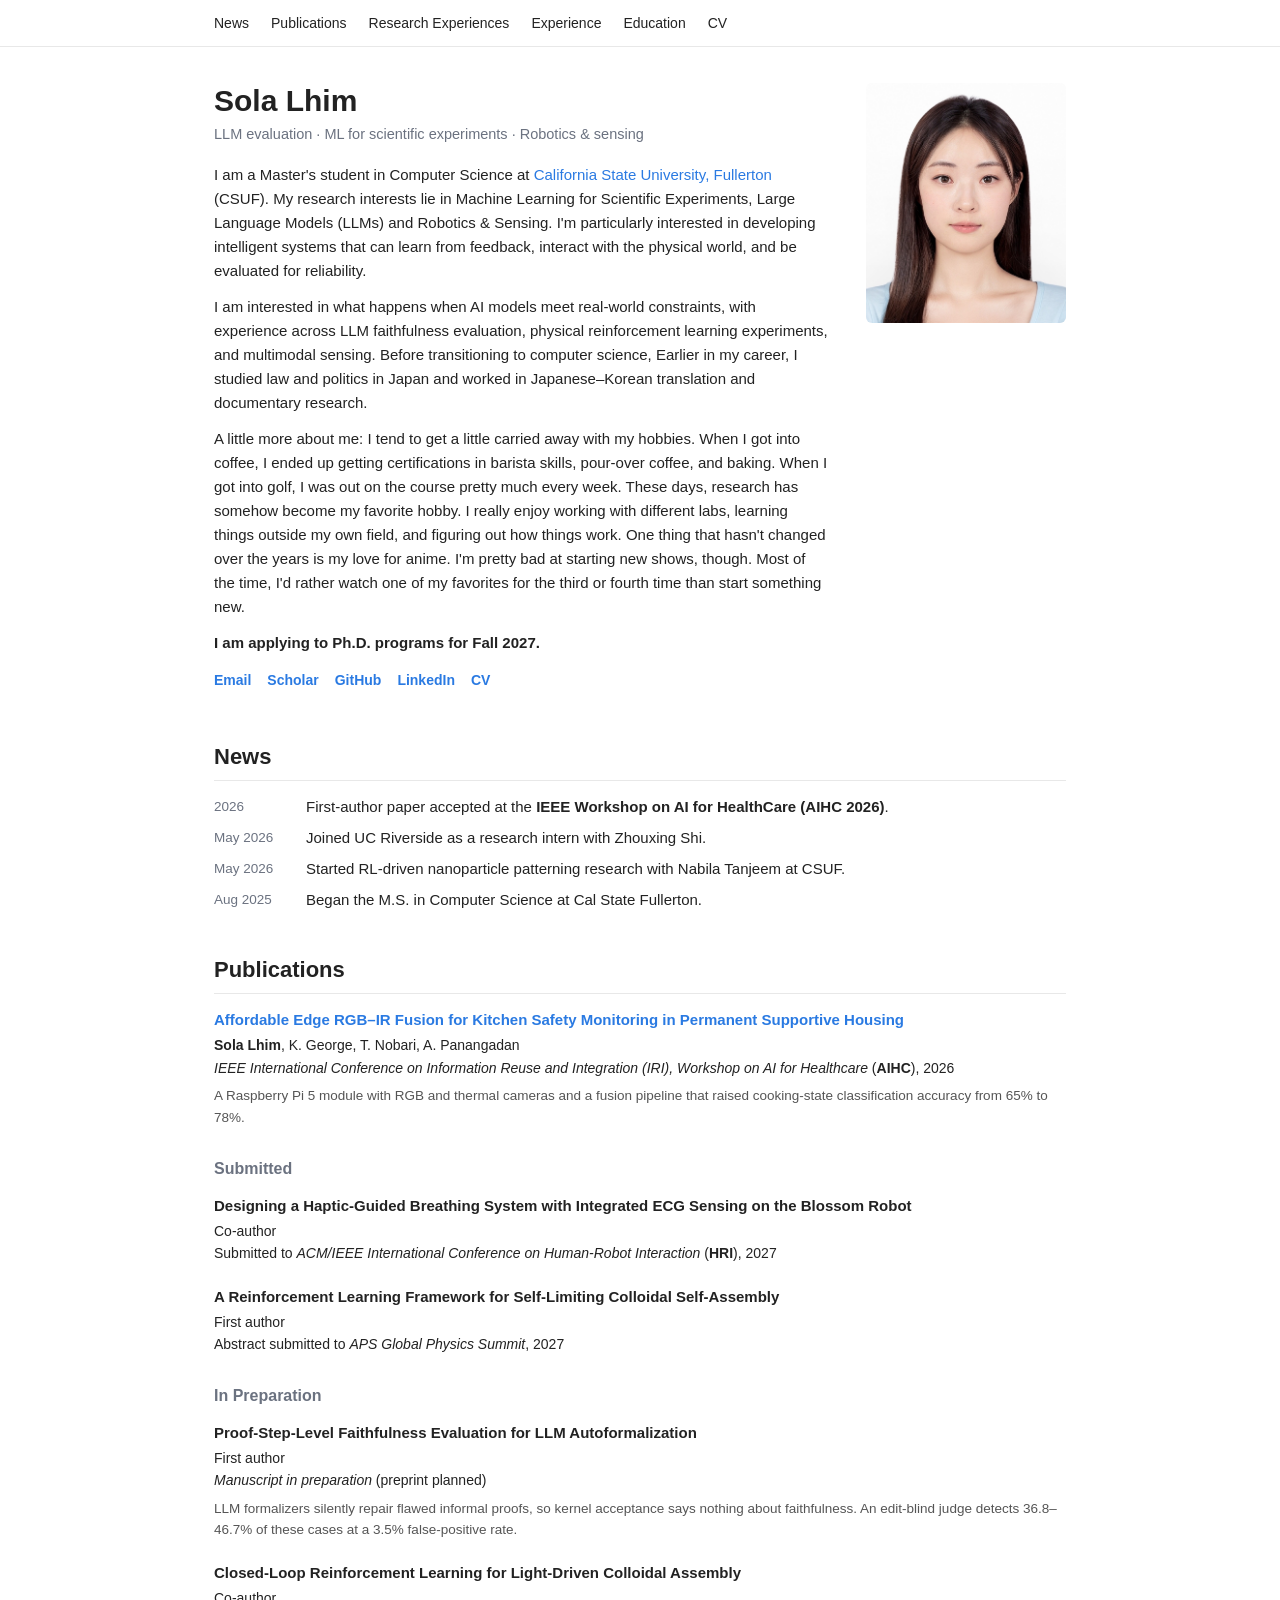
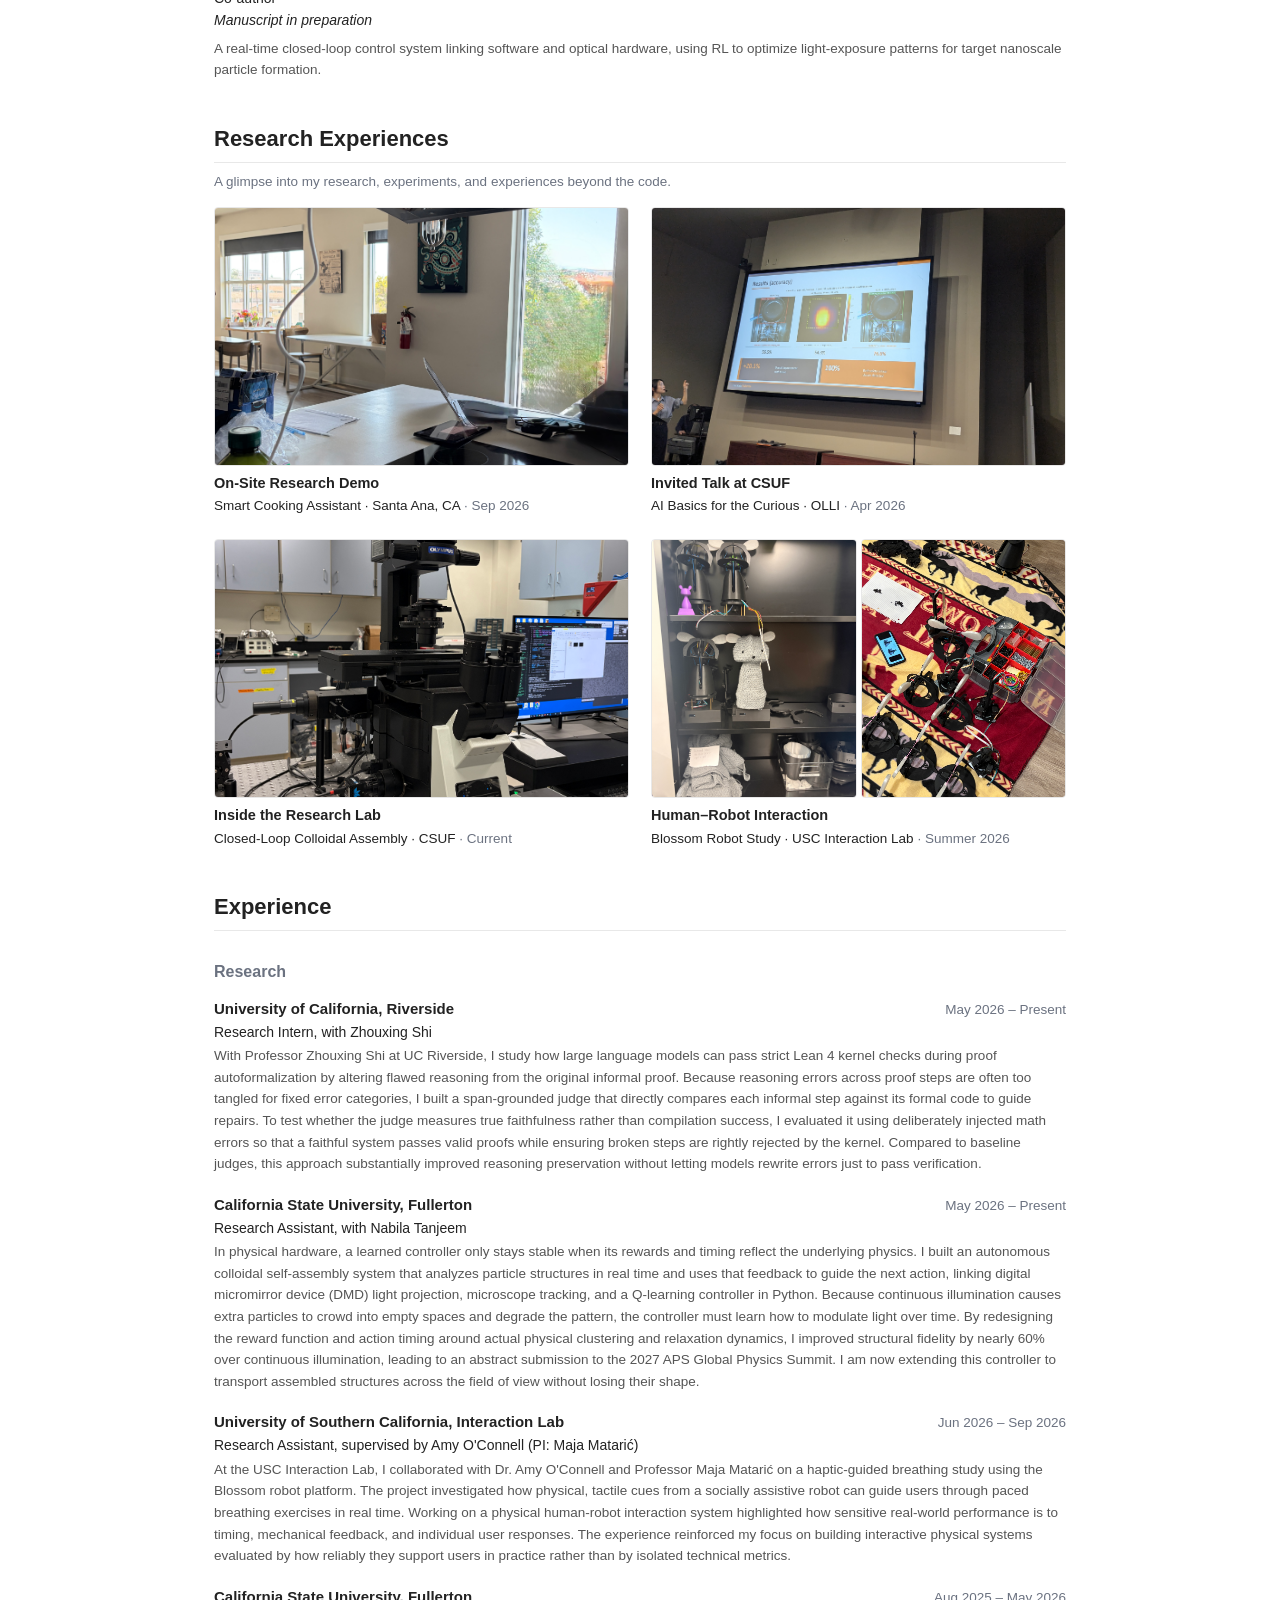
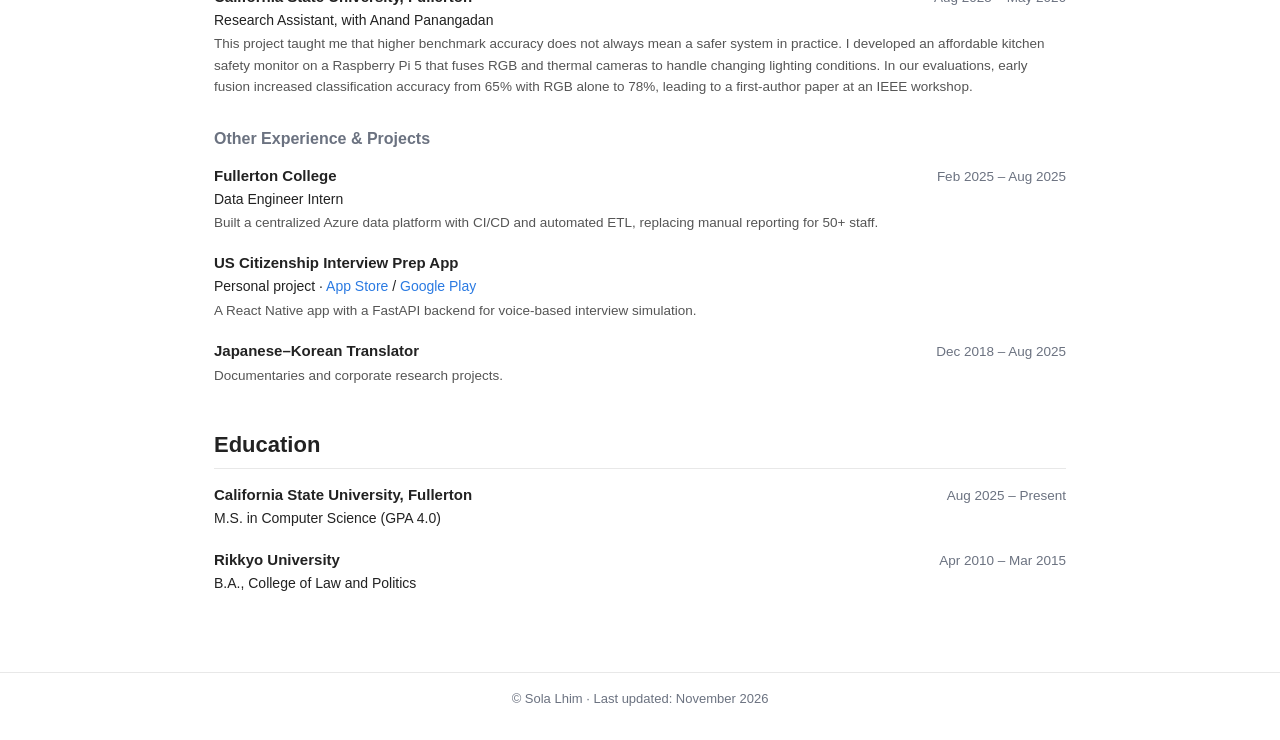
==== index.html @ 155d4368 "Revise personal introduction in index.html Updated personal background information in the HTML." ====
<!doctype html>
<html lang="en">
<head>
  <meta charset="utf-8">
  <meta name="viewport" content="width=device-width, initial-scale=1">
  <title>Sola Lhim</title>
  <meta name="author" content="Sola Lhim">
  <meta name="description" content="Sola Lhim, M.S. Computer Science student at Cal State Fullerton working on LLM faithfulness evaluation, reinforcement learning for physical experiments, and multimodal sensing.">
  <style>
    :root {
      --text: #222;
      --link: #2a7ae2;
      --line: #e8e8e8;
      --muted: #6b7280;
      --soft: #f6f7f9;
    }
    * { box-sizing: border-box; }
    html { scroll-behavior: smooth; scroll-padding-top: 60px; }
    body {
      margin: 0;
      background: #fff;
      color: var(--text);
      font-family: "Helvetica Neue", Helvetica, Arial, "Apple SD Gothic Neo", sans-serif;
      font-size: 15px;
      line-height: 1.6;
    }
    a { color: var(--link); text-decoration: none; }
    a:hover { text-decoration: underline; }
    p { margin: 0 0 12px; }

    /* ===== 상단 메뉴 ===== */
    nav {
      position: sticky; top: 0; z-index: 10;
      background: rgba(255,255,255,.95);
      border-bottom: 1px solid var(--line);
    }
    nav .inner {
      max-width: 900px; margin: 0 auto; padding: 12px 24px;
      display: flex; flex-wrap: wrap; gap: 6px 22px; font-size: 14px;
    }
    nav a { color: var(--text); }
    nav a:hover { color: var(--link); text-decoration: none; }

    .wrap { max-width: 900px; margin: 0 auto; padding: 0 24px 40px; }

    /* ===== 소개 (왼쪽 글 + 오른쪽 사진) ===== */
    .hero { display: flex; gap: 36px; align-items: flex-start; padding: 36px 0 8px; }
    .hero .text { flex: 1; min-width: 0; }
    .hero h1 { font-size: 30px; margin: 0 0 4px; line-height: 1.2; }
    .tagline { color: var(--muted); font-size: 14.5px; margin: 0 0 16px; }
    .links { display: flex; flex-wrap: wrap; gap: 6px 16px; margin-top: 14px; font-weight: 700; font-size: 14px; }
    .photo {
      width: 200px; height: 240px; flex: none;
      object-fit: cover; border-radius: 6px; background: var(--soft);
    }
    .photo.placeholder {
      display: flex; align-items: center; justify-content: center;
      color: #aaa; font-size: 40px; font-weight: 700;
    }

    h2 {
      font-size: 22px; margin: 40px 0 14px; padding-bottom: 6px;
      border-bottom: 1px solid var(--line);
    }
    h3 { font-size: 16px; margin: 28px 0 12px; color: var(--muted); font-weight: 700; }
    .note { color: var(--muted); font-size: 13.5px; margin: -6px 0 14px; }

    /* ===== News ===== */
    .news { list-style: none; margin: 0; padding: 0; }
    .news li { display: flex; gap: 14px; margin-bottom: 7px; }
    .news .date { flex: none; width: 78px; color: var(--muted); font-size: 13.5px; padding-top: 1px; }

    /* ===== Publications ===== */
    .pub { display: flex; gap: 20px; margin-bottom: 20px; align-items: flex-start; }
    .pub .thumb {
      width: 200px; flex: none; aspect-ratio: 16 / 10;
      object-fit: cover; border-radius: 4px;
      border: 1px solid var(--line); background: var(--soft);
    }
    .pub .thumb.placeholder {
      display: flex; align-items: center; justify-content: center; text-align: center;
      padding: 10px; color: #8a93a3; font-size: 12.5px;
    }
    .pub .info { flex: 1; min-width: 0; }
    .pub .title { font-weight: 700; display: block; margin-bottom: 2px; }
    .pub .authors, .pub .venue, .pub .plinks { font-size: 14px; }
    .pub .desc { font-size: 13.5px; color: #555; margin: 6px 0 0; }

    /* ===== Research in Action ===== */
    .works { display: grid; grid-template-columns: repeat(2, 1fr); gap: 22px; }
    .work .thumb {
      width: 100%; aspect-ratio: 16 / 10; object-fit: cover; display: block;
      border-radius: 4px; border: 1px solid var(--line); background: var(--soft);
    }
    /* 한 칸에 사진 두 장 나란히 */
    .work .pair { display: grid; grid-template-columns: 1fr 1fr; gap: 4px; aspect-ratio: 16 / 10; }
    .work .pair img {
      width: 100%; height: 100%; min-height: 0; object-fit: cover; display: block;
      border-radius: 4px; border: 1px solid var(--line); background: var(--soft);
    }
    .work .cap { font-size: 13.5px; margin-top: 6px; }
    .work .cap b { display: block; font-size: 14.5px; }
    .work .cap span { color: var(--muted); }

    /* ===== Experience / Education ===== */
    .exp { list-style: none; margin: 0; padding: 0; }
    .exp li { margin-bottom: 18px; }
    .exp .head { display: flex; justify-content: space-between; gap: 16px; align-items: baseline; }
    .exp .org { font-weight: 700; }
    .exp .when { flex: none; color: var(--muted); font-size: 13.5px; }
    .exp .role { font-size: 14px; }
    .exp .what { font-size: 13.5px; color: #555; margin: 2px 0 0; }

    footer {
      border-top: 1px solid var(--line); margin-top: 20px;
      padding: 16px 24px 30px; font-size: 13px; color: var(--muted); text-align: center;
    }

    /* ===== 모바일 ===== */
    @media (max-width: 720px) {
      nav .inner, .wrap { padding-left: 16px; padding-right: 16px; }
      .hero { flex-direction: column-reverse; gap: 18px; padding-top: 24px; }
      .photo { width: 170px; height: 204px; }
      .pub { flex-direction: column; gap: 10px; }
      .pub .thumb { width: 100%; }
      .works { grid-template-columns: 1fr; }
      .exp .head { flex-direction: column; gap: 0; }
    }
  </style>
</head>
<body>

<nav>
  <div class="inner">
    <a href="#news">News</a>
    <a href="#publications">Publications</a>
    <a href="#gallery">Research Experiences</a>
    <a href="#experience">Experience</a>
    <a href="#education">Education</a>
    <a href="https://drive.google.com/file/d/1j5miXzB4jky7UFOgqyxlJLHKqyTEjI_r/view?usp=sharing" target="_blank" rel="noopener noreferrer">CV</a>
  </div>
</nav>

<div class="wrap">

  <!-- ===== 소개 ===== -->
  <header class="hero" id="top">
    <div class="text">
      <h1>Sola Lhim</h1>
      <p class="tagline">LLM evaluation · ML for scientific experiments · Robotics &amp; sensing</p>

      <p>
        I am a Master's student in Computer Science at
        <a href="https://www.fullerton.edu/" target="_blank" rel="noopener noreferrer">California State University, Fullerton</a> (CSUF).
        My research interests lie in Machine Learning for Scientific Experiments, Large Language Models (LLMs)
        and Robotics &amp; Sensing. I'm particularly interested in developing intelligent systems that can learn
        from feedback, interact with the physical world, and be evaluated for reliability.
      </p>
      <p>
       I am interested in what happens when AI models meet real-world constraints, with experience across LLM faithfulness evaluation, physical reinforcement learning experiments, and multimodal sensing. Before transitioning to computer science,
       Earlier in my career, I studied law and politics in Japan and worked in Japanese–Korean translation and documentary research.
       <p>
       A little more about me: I tend to get a little carried away with my hobbies. When I got into coffee, I ended up getting certifications in barista skills, pour-over coffee, and baking. When I got into golf, I was out on the course pretty much every week.

These days, research has somehow become my favorite hobby. I really enjoy working with different labs, learning things outside my own field, and figuring out how things work.

One thing that hasn't changed over the years is my love for anime. I'm pretty bad at starting new shows, though. Most of the time, I'd rather watch one of my favorites for the third or fourth time than start something new.
      </p>
      <p><b>I am applying to Ph.D. programs for Fall 2027.</b></p>

      <div class="links">
        <a href="mailto:pooloom069@csu.fullerton.edu">Email</a>
        <a href="https://scholar.google.com/citations?user=-IQJulYAAAAJ&hl=en" target="_blank" rel="noopener noreferrer">Scholar</a>
        <a href="https://github.com/pooloom69" target="_blank" rel="noopener noreferrer">GitHub</a>
        <a href="https://www.linkedin.com/in/solalhim/" target="_blank" rel="noopener noreferrer">LinkedIn</a>
        <a href="https://drive.google.com/file/d/1j5miXzB4jky7UFOgqyxlJLHKqyTEjI_r/view?usp=sharing" target="_blank" rel="noopener noreferrer">CV</a>
      </div>
    </div>

    <img class="photo" src="images/profile.JPG" alt="Sola Lhim"
         onerror="this.replaceWith(Object.assign(document.createElement('div'),{className:'photo placeholder',textContent:'SL'}))">
  </header>

  <!-- ===== News ===== -->
  <h2 id="news">News</h2>
  <ul class="news">
    <li><span class="date">2026</span><span>First-author paper accepted at the <b>IEEE Workshop on AI for HealthCare (AIHC 2026)</b>.</span></li>
    <li><span class="date">May 2026</span><span>Joined UC Riverside as a research intern with Zhouxing Shi.</span></li>
    <li><span class="date">May 2026</span><span>Started RL-driven nanoparticle patterning research with Nabila Tanjeem at CSUF.</span></li>
    <li><span class="date">Aug 2025</span><span>Began the M.S. in Computer Science at Cal State Fullerton.</span></li>
  </ul>

  <!-- ===== Publications ===== -->
  <h2 id="publications">Publications</h2>

  <!--
    ✏️ 논문 한 편 = <div class="pub"> 한 덩어리. 복사해서 추가하면 됩니다.
    링크 줄(plinks)은 " / " 로 구분해서 필요한 만큼 추가:
      <a href="...">paper</a> / <a href="...">pdf</a> / <a href="...">code</a> / <a href="...">slides</a>
  -->
  <div class="pub">
    <div class="info">
      <a class="title" href="https://ieeexplore.ieee.org/abstract/document/11676623" target="_blank" rel="noopener noreferrer">Affordable Edge RGB–IR Fusion for Kitchen Safety Monitoring in Permanent Supportive Housing</a>
      <div class="authors"><b>Sola Lhim</b>, K. George, T. Nobari, A. Panangadan</div>
      <div class="venue"><i>IEEE International Conference on Information Reuse and Integration (IRI), Workshop on AI for Healthcare</i> (<b>AIHC</b>), 2026</div>
      <div class="plinks">
      </div>
      <p class="desc">A Raspberry Pi 5 module with RGB and thermal cameras and a fusion pipeline that raised cooking-state classification accuracy from 65% to 78%.</p>
    </div>
  </div>

  <h3>Submitted</h3>

  <div class="pub">
    <div class="info">
      <span class="title">Designing a Haptic-Guided Breathing System with Integrated ECG Sensing on the Blossom Robot</span>
      <div class="authors">Co-author</div>
      <div class="venue">Submitted to <i>ACM/IEEE International Conference on Human-Robot Interaction</i> (<b>HRI</b>), 2027</div>
    </div>
  </div>

  <div class="pub">
    <div class="info">
      <span class="title">A Reinforcement Learning Framework for Self-Limiting Colloidal Self-Assembly</span>
      <div class="authors">First author</div>
      <div class="venue">Abstract submitted to <i>APS Global Physics Summit</i>, 2027</div>
    </div>
  </div>

  <h3>In Preparation</h3>

  <div class="pub">
    <div class="info">
      <span class="title">Proof-Step-Level Faithfulness Evaluation for LLM Autoformalization</span>
      <div class="authors">First author</div>
      <div class="venue"><i>Manuscript in preparation</i> (preprint planned)</div>
      <p class="desc">LLM formalizers silently repair flawed informal proofs, so kernel acceptance says nothing about faithfulness. An edit-blind judge detects 36.8–46.7% of these cases at a 3.5% false-positive rate.</p>
    </div>
  </div>

  <div class="pub">
    <div class="info">
      <span class="title">Closed-Loop Reinforcement Learning for Light-Driven Colloidal Assembly</span>
      <div class="authors">Co-author</div>
      <div class="venue"><i>Manuscript in preparation</i></div>
      <p class="desc">A real-time closed-loop control system linking software and optical hardware, using RL to optimize light-exposure patterns for target nanoscale particle formation.</p>
    </div>
  </div>

  <!-- ===== Research in Action ===== -->
  <h2 id="gallery">Research Experiences</h2>
  <p class="note">A glimpse into my research, experiments, and experiences beyond the code.</p>

  <div class="works">
    <div class="work">
      <img class="thumb" src="images/psh-demo.jpg" alt="Smart Cooking Assistant demonstration at a supportive housing site" loading="lazy">
      <div class="cap"><b>On-Site Research Demo</b>Smart Cooking Assistant · Santa Ana, CA <span>· Sep 2026</span></div>
    </div>
    <div class="work">
      <img class="thumb" src="images/olli-talk.jpg" alt="Invited talk on artificial intelligence at CSUF OLLI" loading="lazy">
      <div class="cap"><b>Invited Talk at CSUF</b>AI Basics for the Curious · OLLI <span>· Apr 2026</span></div>
    </div>
    <div class="work">
      <img class="thumb" src="images/colloidal-lab.jpg" alt="Optical experimental setup for colloidal assembly" loading="lazy">
      <div class="cap"><b>Inside the Research Lab</b>Closed-Loop Colloidal Assembly · CSUF <span>· Current </span></div>
    </div>
    <div class="work">
      <div class="pair">
        <img src="images/blossomRobot.JPG" alt="Blossom robot used in a human-robot interaction study" loading="lazy">
        <img src="images/blossom-robot.jpg" alt="Blossom robot platform" loading="lazy">
      </div>
      <div class="cap"><b>Human–Robot Interaction</b>Blossom Robot Study · USC Interaction Lab <span>· Summer 2026</span></div>
    </div>
  </div>

  <!-- ===== Experience ===== -->
  <h2 id="experience">Experience</h2>

  <h3>Research</h3>
  <ul class="exp">
    <li>
      <div class="head"><span class="org">University of California, Riverside</span><span class="when">May 2026 – Present</span></div>
      <div class="role">Research Intern, with Zhouxing Shi</div>
      <p class="what">With Professor Zhouxing Shi at UC Riverside, I study how large language models can pass strict Lean 4 kernel checks during proof autoformalization by altering flawed reasoning from the original informal proof. Because reasoning errors across proof steps are often too tangled for fixed error categories, I built a span-grounded judge that directly compares each informal step against its formal code to guide repairs. To test whether the judge measures true faithfulness rather than compilation success, I evaluated it using deliberately injected math errors so that a faithful system passes valid proofs while ensuring broken steps are rightly rejected by the kernel. Compared to baseline judges, this approach substantially improved reasoning preservation without letting models rewrite errors just to pass verification.</p>
    </li>
    <li>
      <div class="head"><span class="org">California State University, Fullerton</span><span class="when">May 2026 – Present</span></div>
      <div class="role">Research Assistant, with Nabila Tanjeem</div>
      <p class="what">In physical hardware, a learned controller only stays stable when its rewards and timing reflect the underlying physics. I built an autonomous colloidal self-assembly system that analyzes particle structures in real time and uses that feedback to guide the next action, linking digital micromirror device (DMD) light projection, microscope tracking, and a Q-learning controller in Python. Because continuous illumination causes extra particles to crowd into empty spaces and degrade the pattern, the controller must learn how to modulate light over time. By redesigning the reward function and action timing around actual physical clustering and relaxation dynamics, I improved structural fidelity by nearly 60% over continuous illumination, leading to an abstract submission to the 2027 APS Global Physics Summit. I am now extending this controller to transport assembled structures across the field of view without losing their shape.</p>   <li>
      <div class="head"><span class="org">University of Southern California, Interaction Lab</span><span class="when">Jun 2026 – Sep 2026</span></div>
      <div class="role">Research Assistant, supervised by Amy O'Connell (PI: Maja Matarić)</div>
      <p class="what">At the USC Interaction Lab, I collaborated with Dr. Amy O'Connell and Professor Maja Matarić on a haptic-guided breathing study using the Blossom robot platform. The project investigated how physical, tactile cues from a socially assistive robot can guide users through paced breathing exercises in real time. Working on a physical human-robot interaction system highlighted how sensitive real-world performance is to timing, mechanical feedback, and individual user responses. The experience reinforced my focus on building interactive physical systems evaluated by how reliably they support users in practice rather than by isolated technical metrics.</p>
    </li>
    <li>
      <div class="head"><span class="org">California State University, Fullerton</span><span class="when">Aug 2025 – May 2026</span></div>
      <div class="role">Research Assistant, with Anand Panangadan</div>
      <p class="what">This project taught me that higher benchmark accuracy does not always mean a safer system in practice. I developed an affordable kitchen safety monitor on a Raspberry Pi 5 that fuses RGB and thermal cameras to handle changing lighting conditions. In our evaluations, early fusion increased classification accuracy from 65% with RGB alone to 78%, leading to a first-author paper at an IEEE workshop.</p>    </li>
  </ul>

  <h3>Other Experience &amp; Projects</h3>
  <ul class="exp">
    <li>
      <div class="head"><span class="org">Fullerton College</span><span class="when">Feb 2025 – Aug 2025</span></div>
      <div class="role">Data Engineer Intern</div>
      <p class="what">Built a centralized Azure data platform with CI/CD and automated ETL, replacing manual reporting for 50+ staff.</p>
    </li>
    <li>
      <div class="head"><span class="org">US Citizenship Interview Prep App</span></div>
      <div class="role">
        Personal project ·
        <a href="https://apps.apple.com/us/app/us-citizenship-interview-prep/id6759361143" target="_blank" rel="noopener noreferrer">App Store</a> /
        <a href="https://play.google.com/store/apps/details?id=com.yourname.citizenshipcoach&hl=en_US" target="_blank" rel="noopener noreferrer">Google Play</a>
      </div>
      <p class="what">A React Native app with a FastAPI backend for voice-based interview simulation.</p>
    </li>
    <li>
      <div class="head"><span class="org">Japanese–Korean Translator</span><span class="when">Dec 2018 – Aug 2025</span></div>
      <p class="what">Documentaries and corporate research projects.</p>
    </li>
  </ul>

  <!-- ===== Education ===== -->
  <h2 id="education">Education</h2>
  <ul class="exp">
    <li>
      <div class="head"><span class="org">California State University, Fullerton</span><span class="when">Aug 2025 – Present</span></div>
      <div class="role">M.S. in Computer Science (GPA 4.0)</div>
    </li>
    <li>
      <div class="head"><span class="org">Rikkyo University</span><span class="when">Apr 2010 – Mar 2015</span></div>
      <div class="role">B.A., College of Law and Politics</div>
    </li>
  </ul>

</div>

<footer>© Sola Lhim · Last updated: November 2026</footer>

</body>
</html>
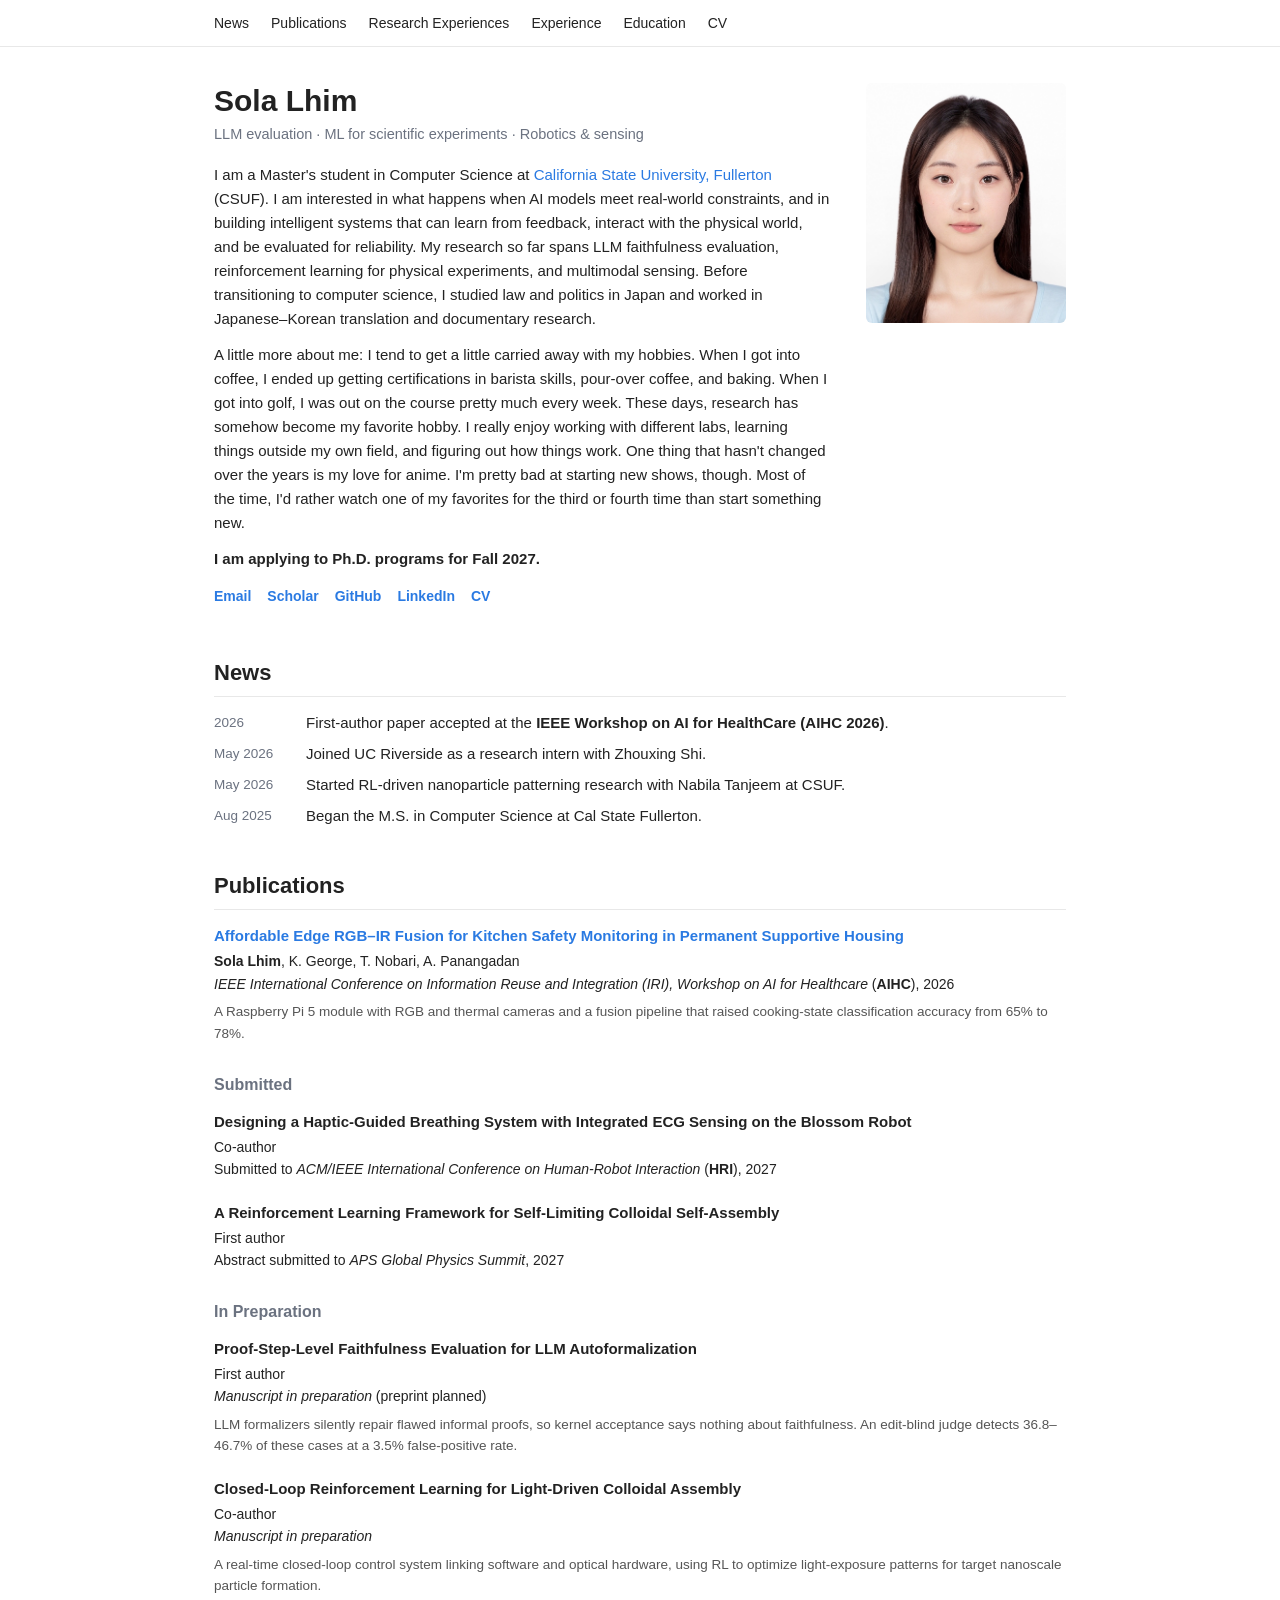
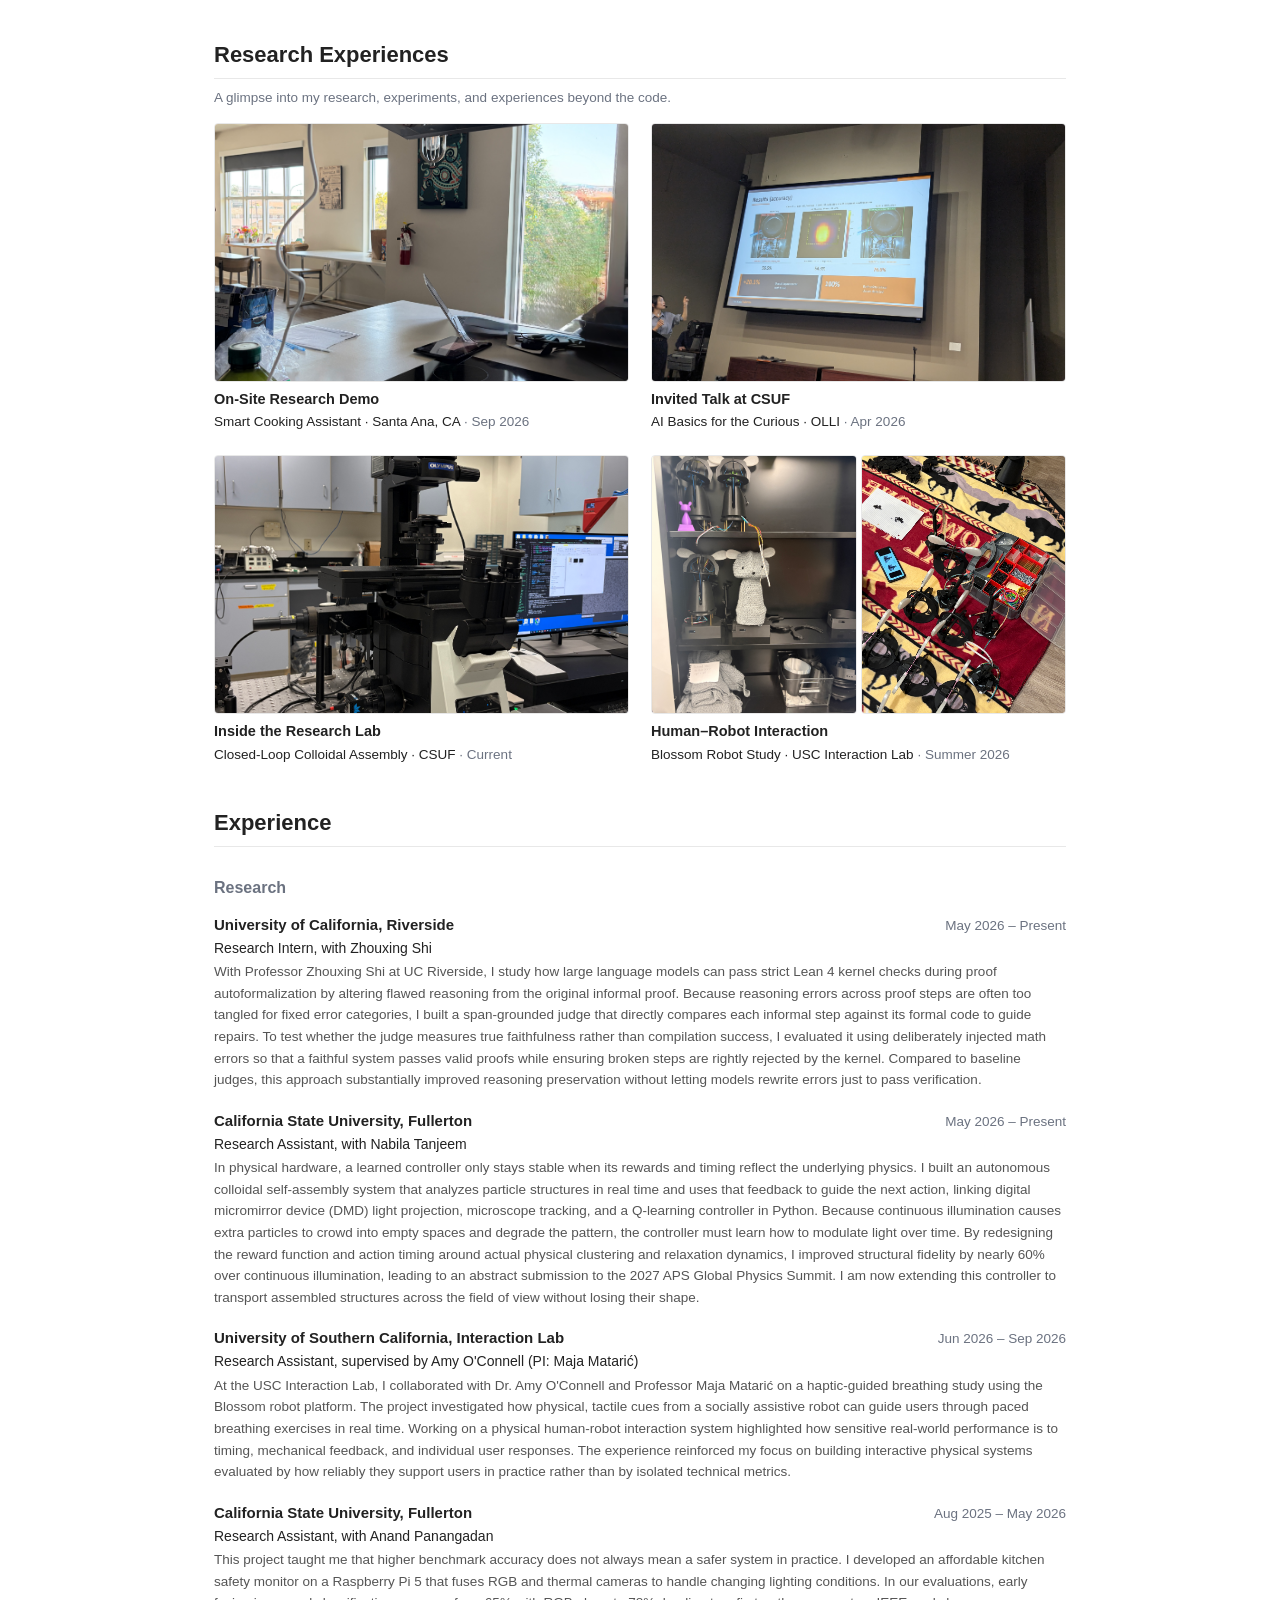
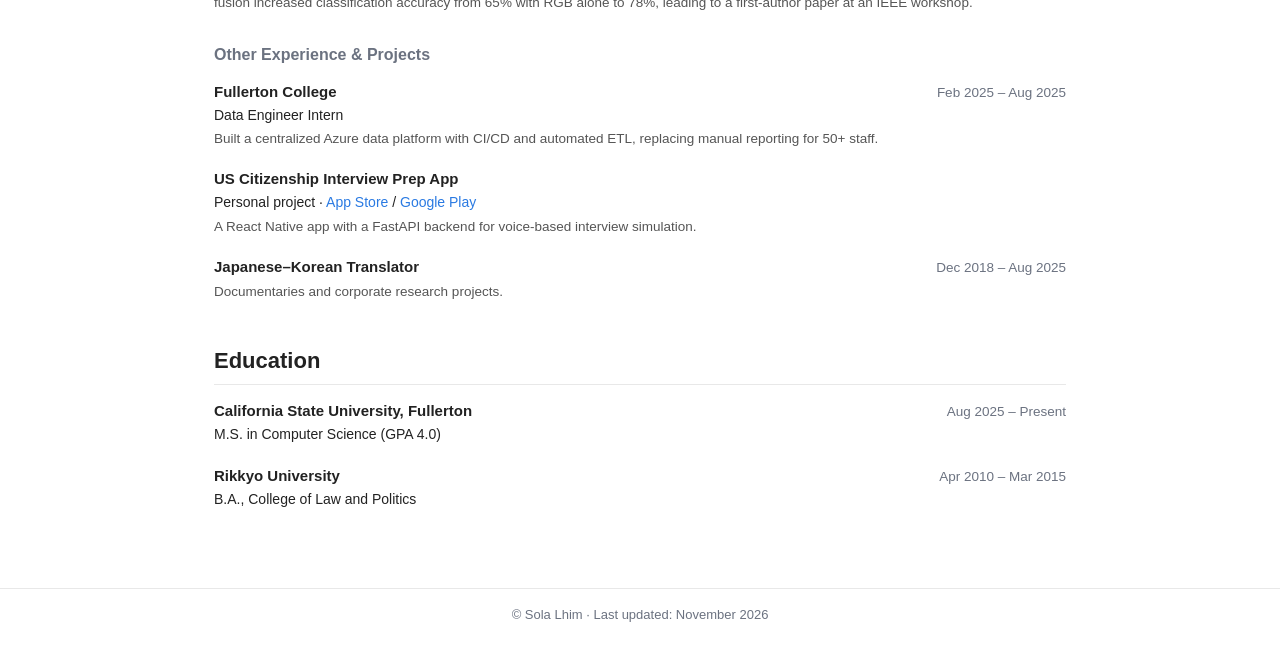
==== commit b812e940: "Update personal statement in index.html Revised personal statement to enhance clarity and remove red" ====
--- a/index.html
+++ b/index.html
@@ -152,19 +152,16 @@
       <p>
         I am a Master's student in Computer Science at
         <a href="https://www.fullerton.edu/" target="_blank" rel="noopener noreferrer">California State University, Fullerton</a> (CSUF).
-        My research interests lie in Machine Learning for Scientific Experiments, Large Language Models (LLMs)
-        and Robotics &amp; Sensing. I'm particularly interested in developing intelligent systems that can learn
-        from feedback, interact with the physical world, and be evaluated for reliability.
+        I am interested in what happens when AI models meet real-world constraints, and in building intelligent
+        systems that can learn from feedback, interact with the physical world, and be evaluated for reliability.
+        My research so far spans LLM faithfulness evaluation, reinforcement learning for physical experiments,
+        and multimodal sensing. Before transitioning to computer science, I studied law and politics in Japan
+        and worked in Japanese–Korean translation and documentary research.
       </p>
       <p>
-       I am interested in what happens when AI models meet real-world constraints, with experience across LLM faithfulness evaluation, physical reinforcement learning experiments, and multimodal sensing. Before transitioning to computer science,
-       Earlier in my career, I studied law and politics in Japan and worked in Japanese–Korean translation and documentary research.
-       <p>
        A little more about me: I tend to get a little carried away with my hobbies. When I got into coffee, I ended up getting certifications in barista skills, pour-over coffee, and baking. When I got into golf, I was out on the course pretty much every week.
-
-These days, research has somehow become my favorite hobby. I really enjoy working with different labs, learning things outside my own field, and figuring out how things work.
-
-One thing that hasn't changed over the years is my love for anime. I'm pretty bad at starting new shows, though. Most of the time, I'd rather watch one of my favorites for the third or fourth time than start something new.
+       These days, research has somehow become my favorite hobby. I really enjoy working with different labs, learning things outside my own field, and figuring out how things work.
+      One thing that hasn't changed over the years is my love for anime. I'm pretty bad at starting new shows, though. Most of the time, I'd rather watch one of my favorites for the third or fourth time than start something new.
       </p>
       <p><b>I am applying to Ph.D. programs for Fall 2027.</b></p>
 
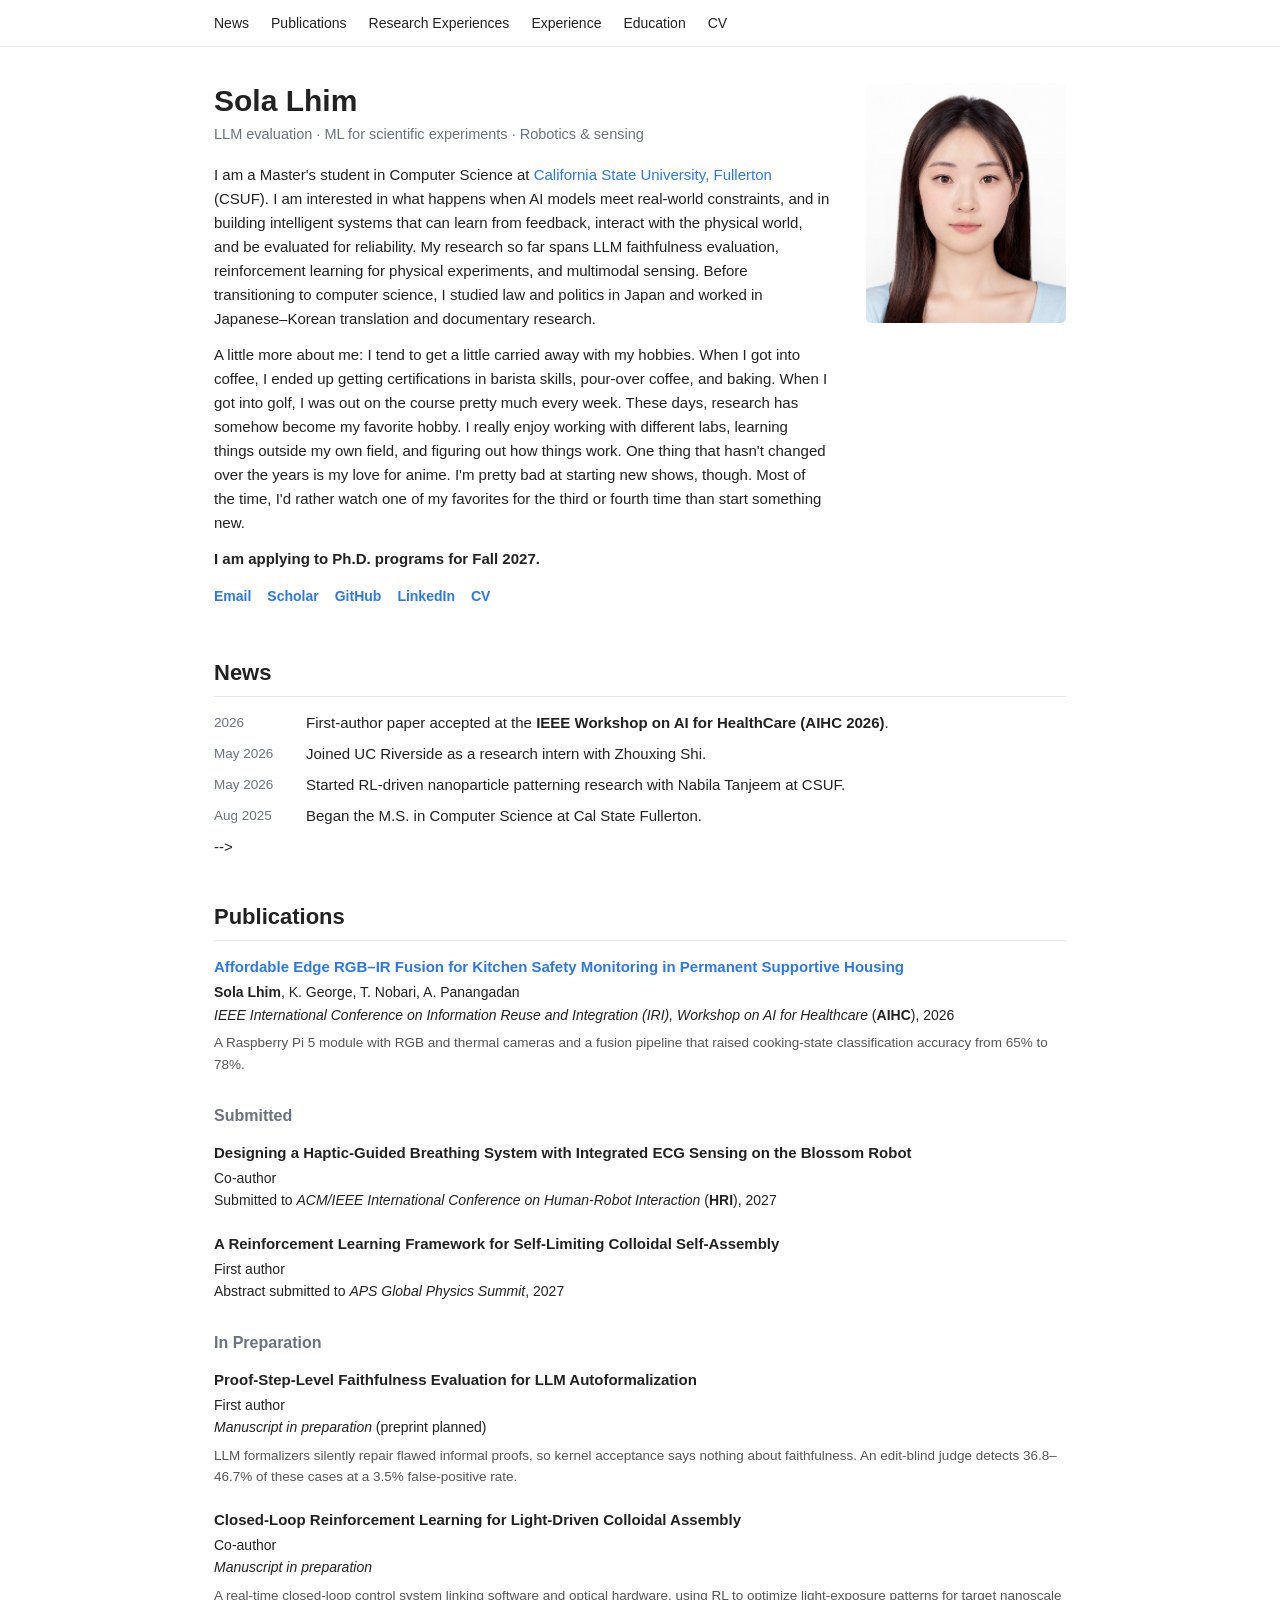
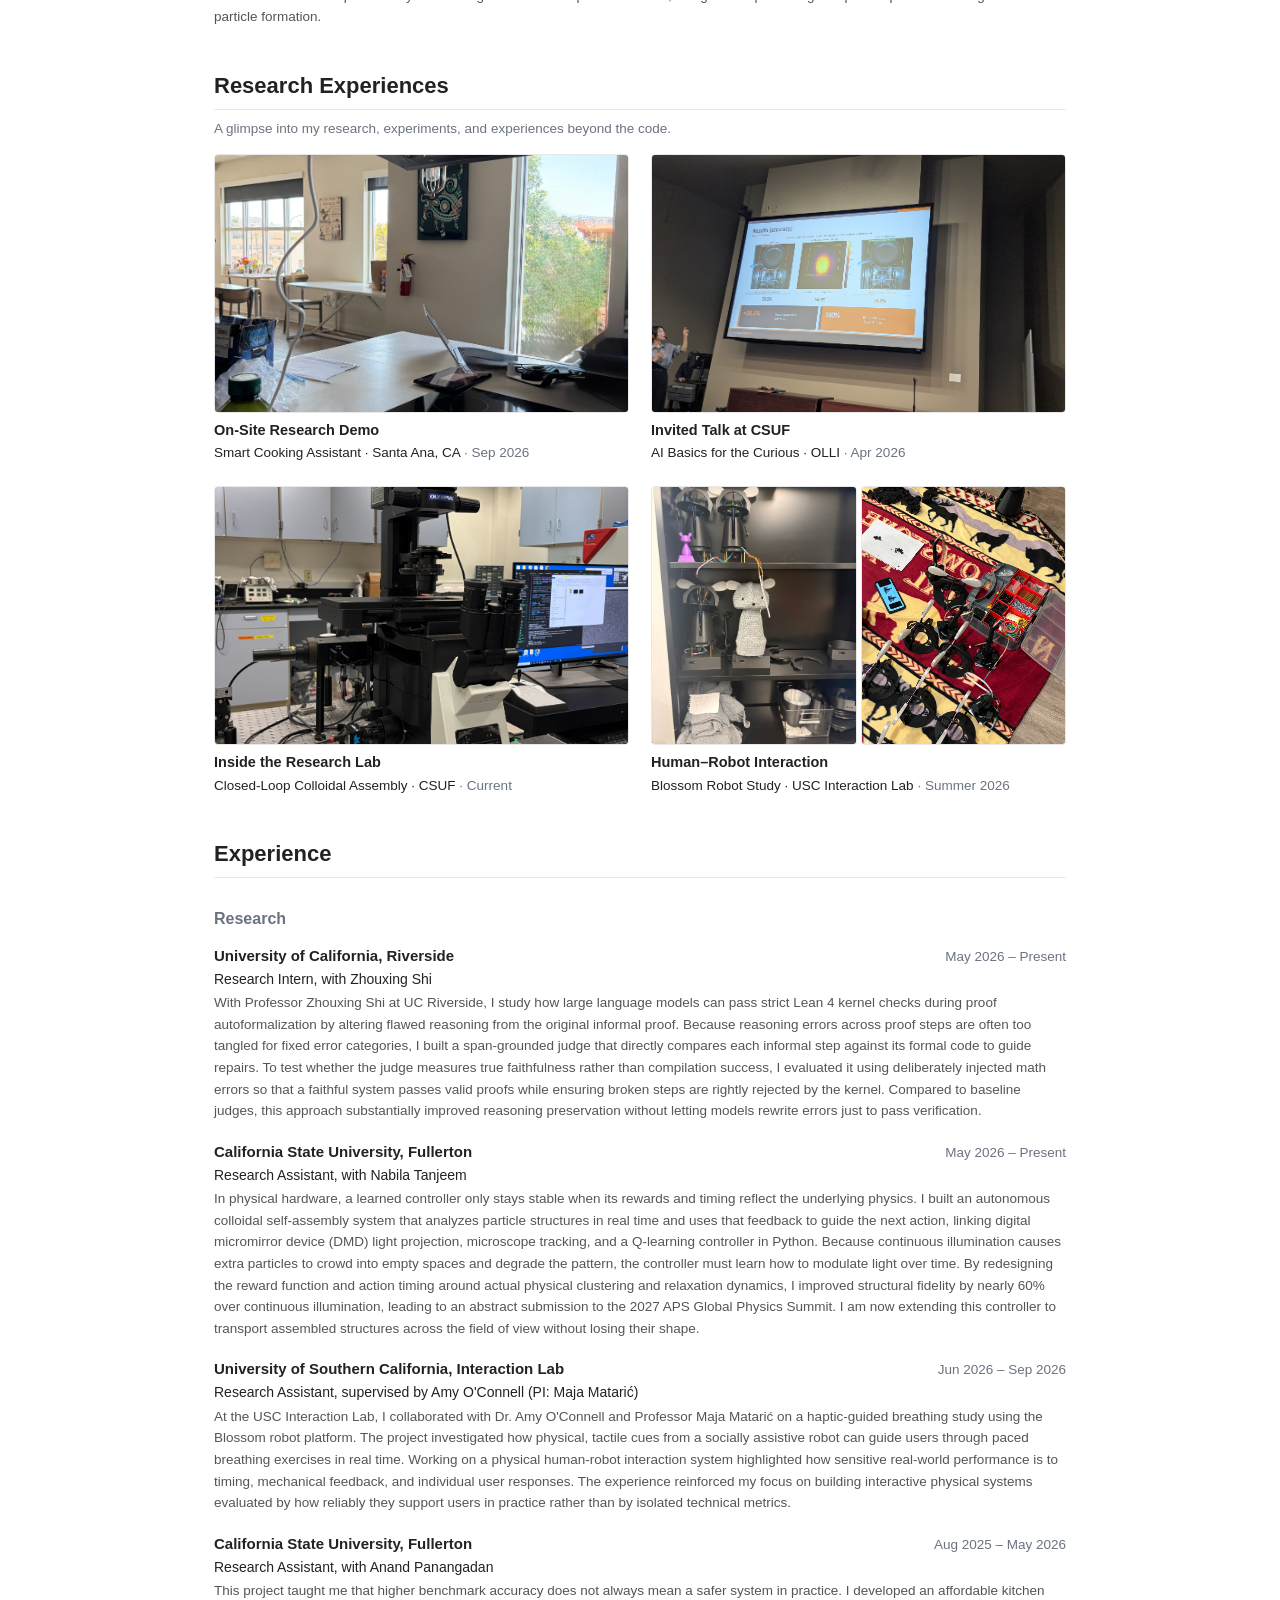
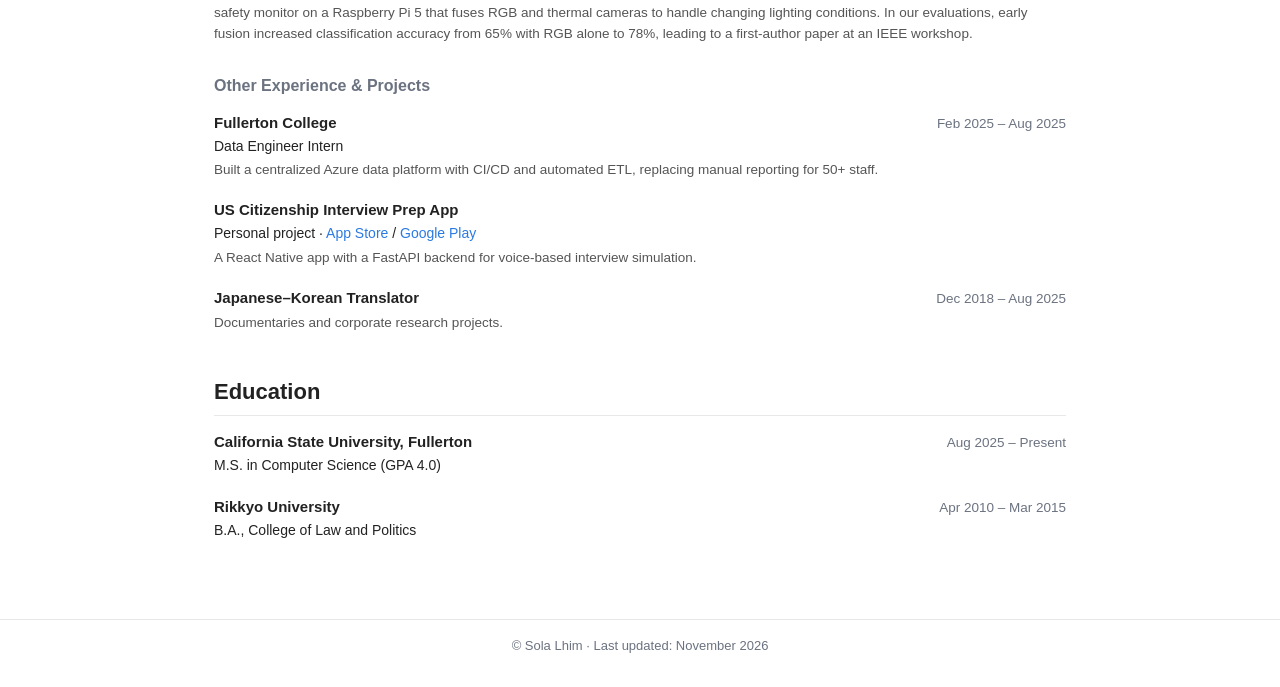
==== commit 02f33a73: "Fix comment syntax in index.html" ====
--- a/index.html
+++ b/index.html
@@ -178,14 +178,14 @@
          onerror="this.replaceWith(Object.assign(document.createElement('div'),{className:'photo placeholder',textContent:'SL'}))">
   </header>
 
-  <!-- ===== News ===== -->
+  <!-- <!-- ===== News ===== -->
   <h2 id="news">News</h2>
   <ul class="news">
     <li><span class="date">2026</span><span>First-author paper accepted at the <b>IEEE Workshop on AI for HealthCare (AIHC 2026)</b>.</span></li>
     <li><span class="date">May 2026</span><span>Joined UC Riverside as a research intern with Zhouxing Shi.</span></li>
     <li><span class="date">May 2026</span><span>Started RL-driven nanoparticle patterning research with Nabila Tanjeem at CSUF.</span></li>
     <li><span class="date">Aug 2025</span><span>Began the M.S. in Computer Science at Cal State Fullerton.</span></li>
-  </ul>
+  </ul> -->
 
   <!-- ===== Publications ===== -->
   <h2 id="publications">Publications</h2>
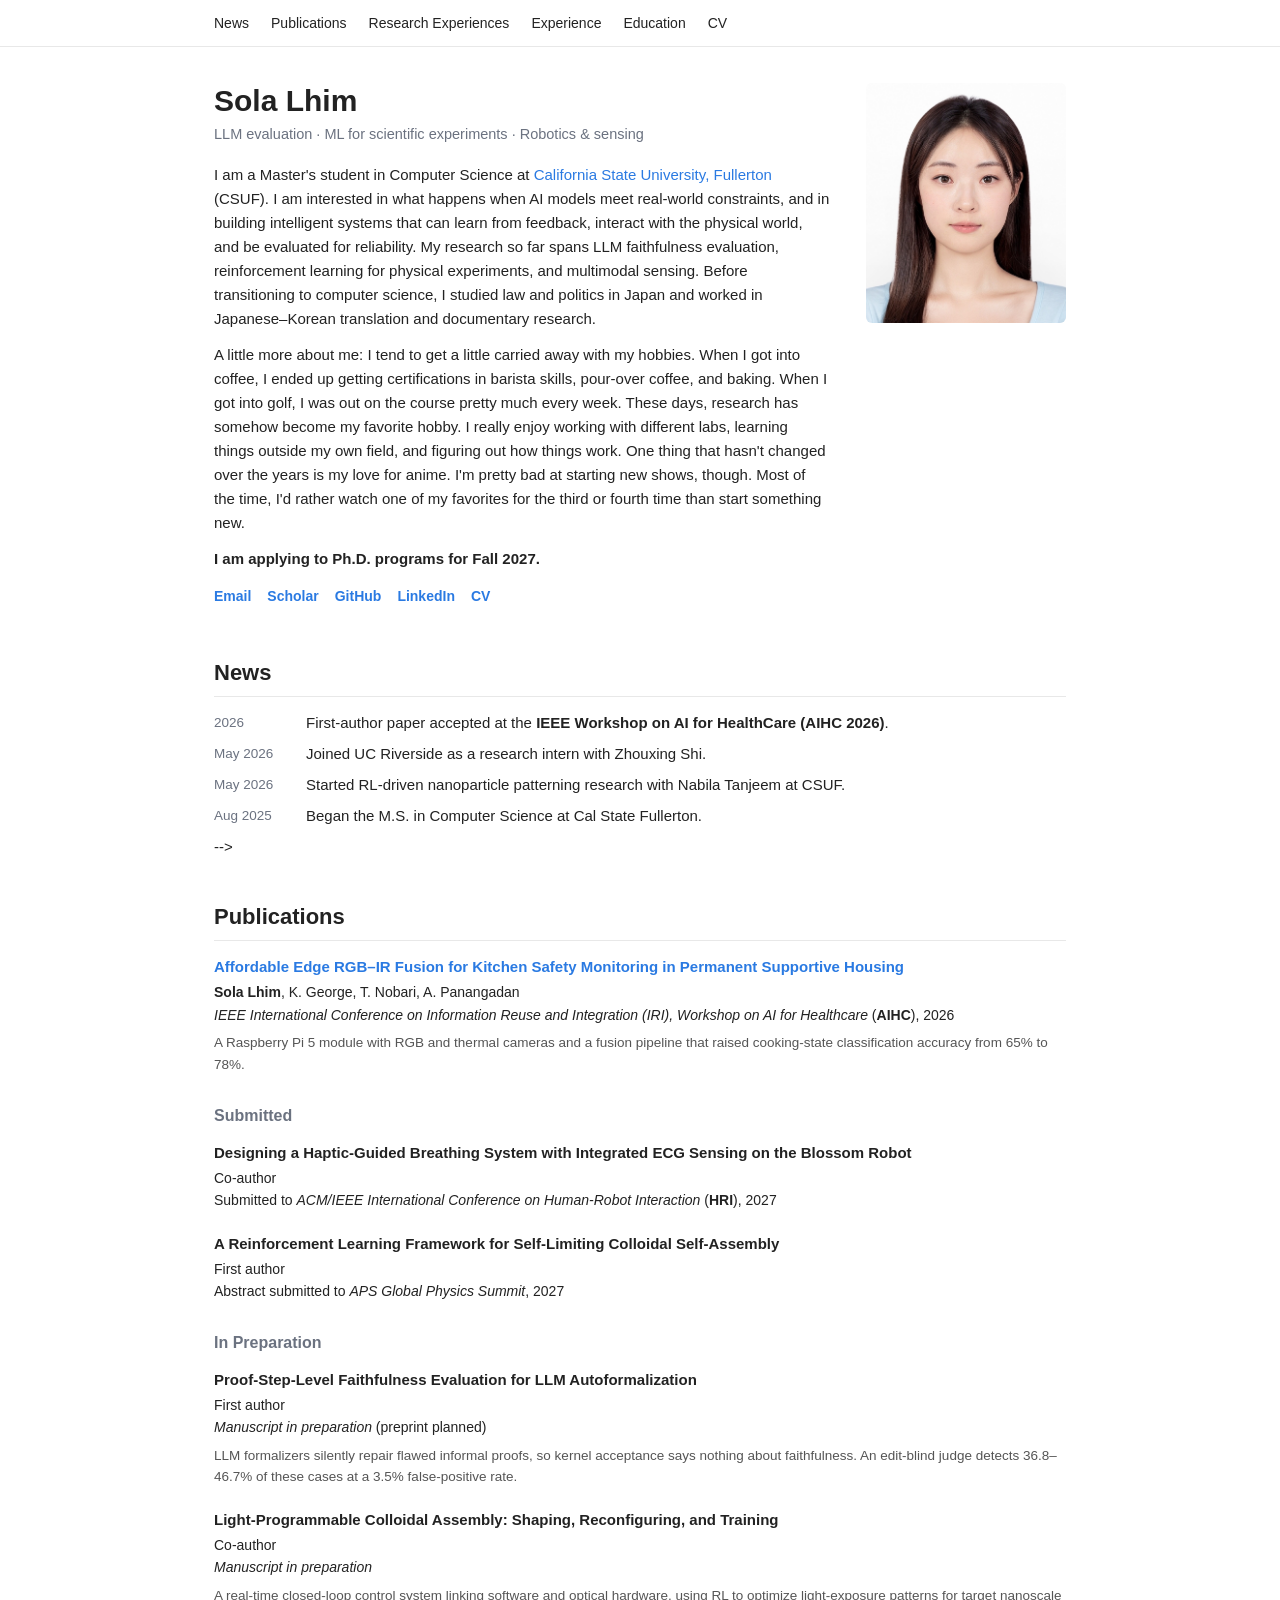
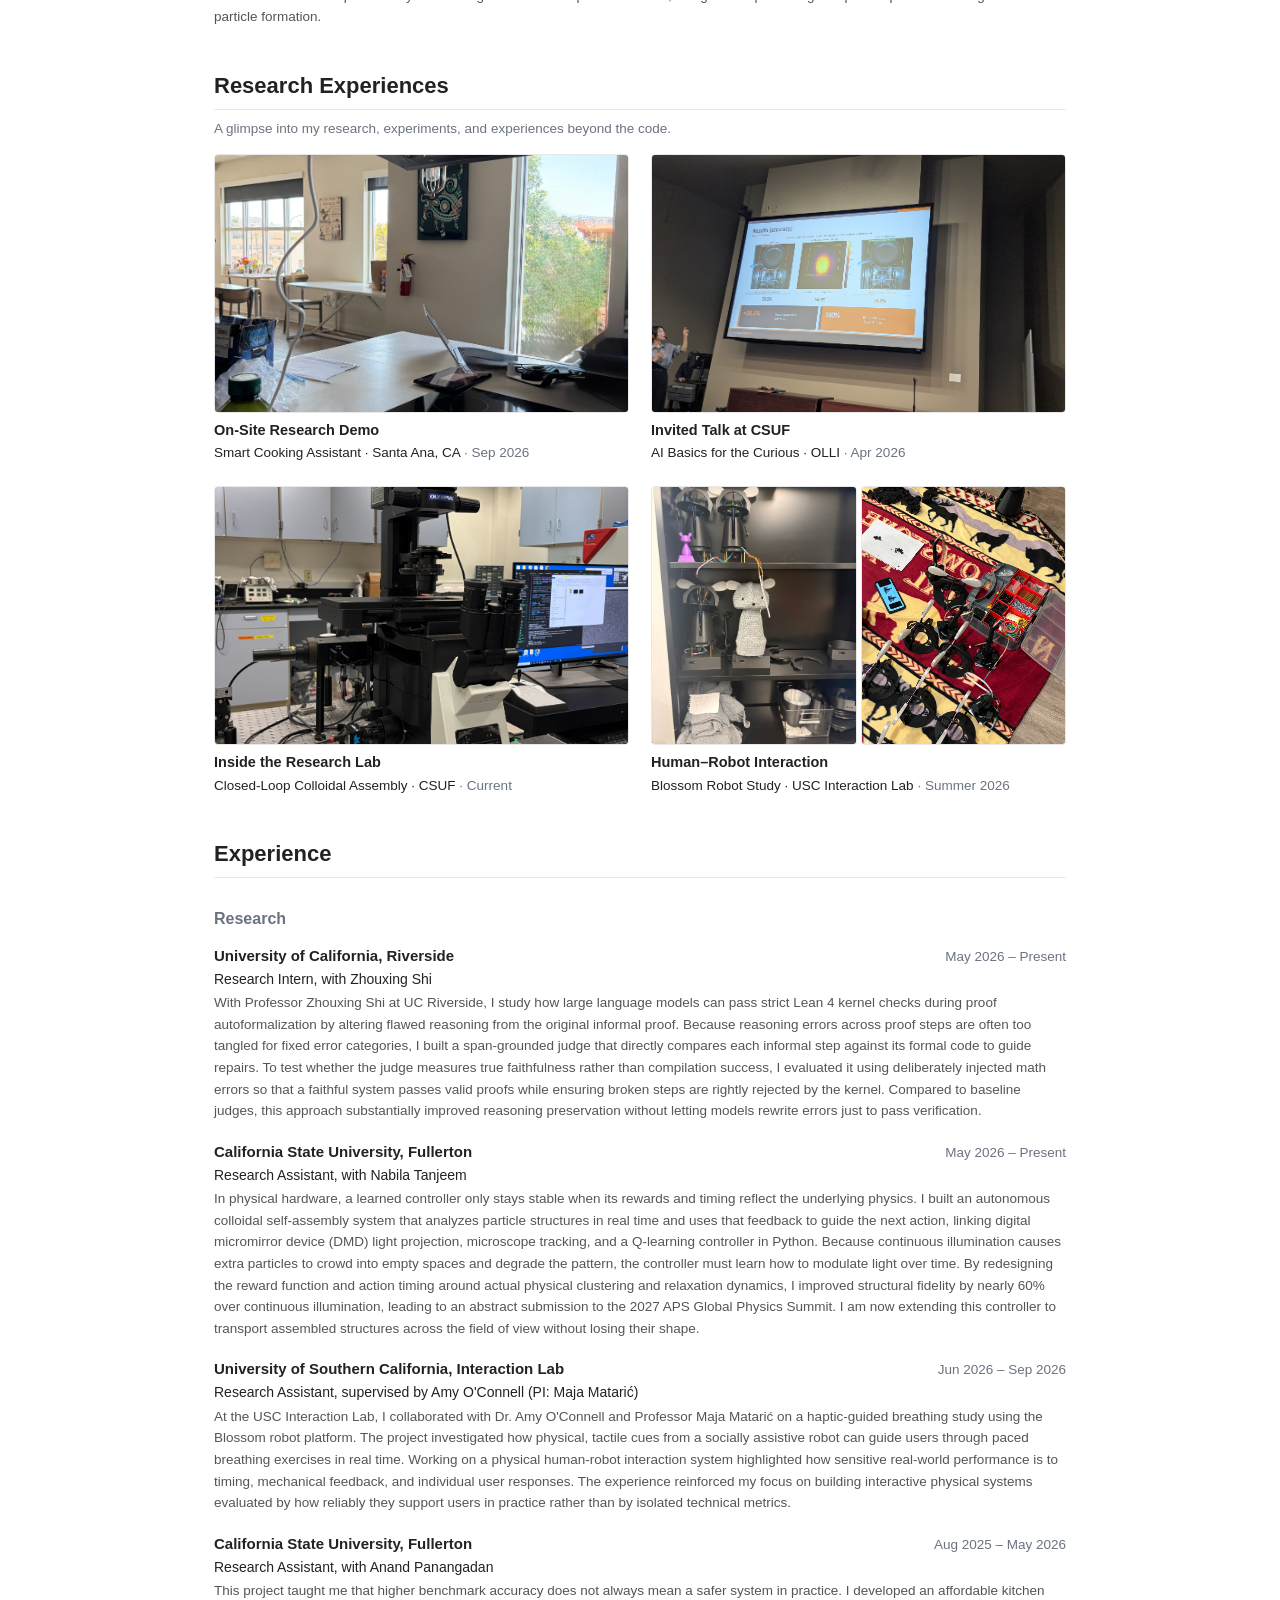
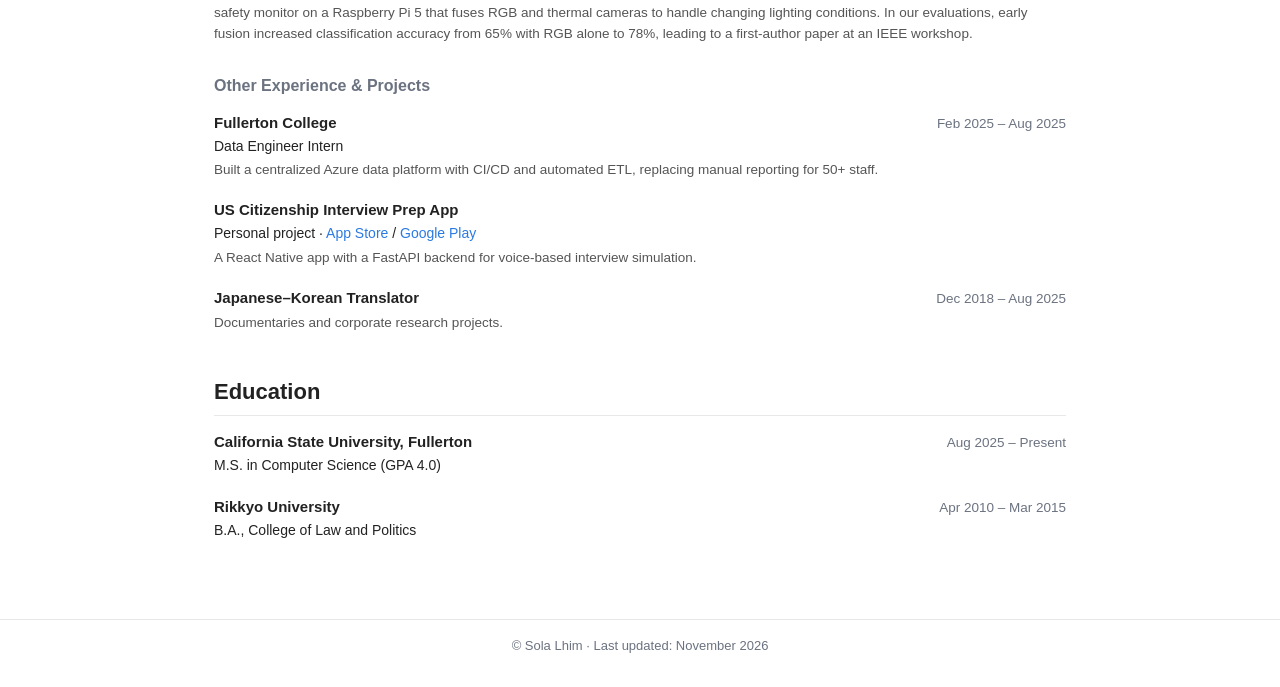
==== commit 5b13b44a: "Update title for colloidal assembly project" ====
--- a/index.html
+++ b/index.html
@@ -237,7 +237,7 @@
 
   <div class="pub">
     <div class="info">
-      <span class="title">Closed-Loop Reinforcement Learning for Light-Driven Colloidal Assembly</span>
+      <span class="title">Light-Programmable Colloidal Assembly: Shaping, Reconfiguring, and Training</span>
       <div class="authors">Co-author</div>
       <div class="venue"><i>Manuscript in preparation</i></div>
       <p class="desc">A real-time closed-loop control system linking software and optical hardware, using RL to optimize light-exposure patterns for target nanoscale particle formation.</p>
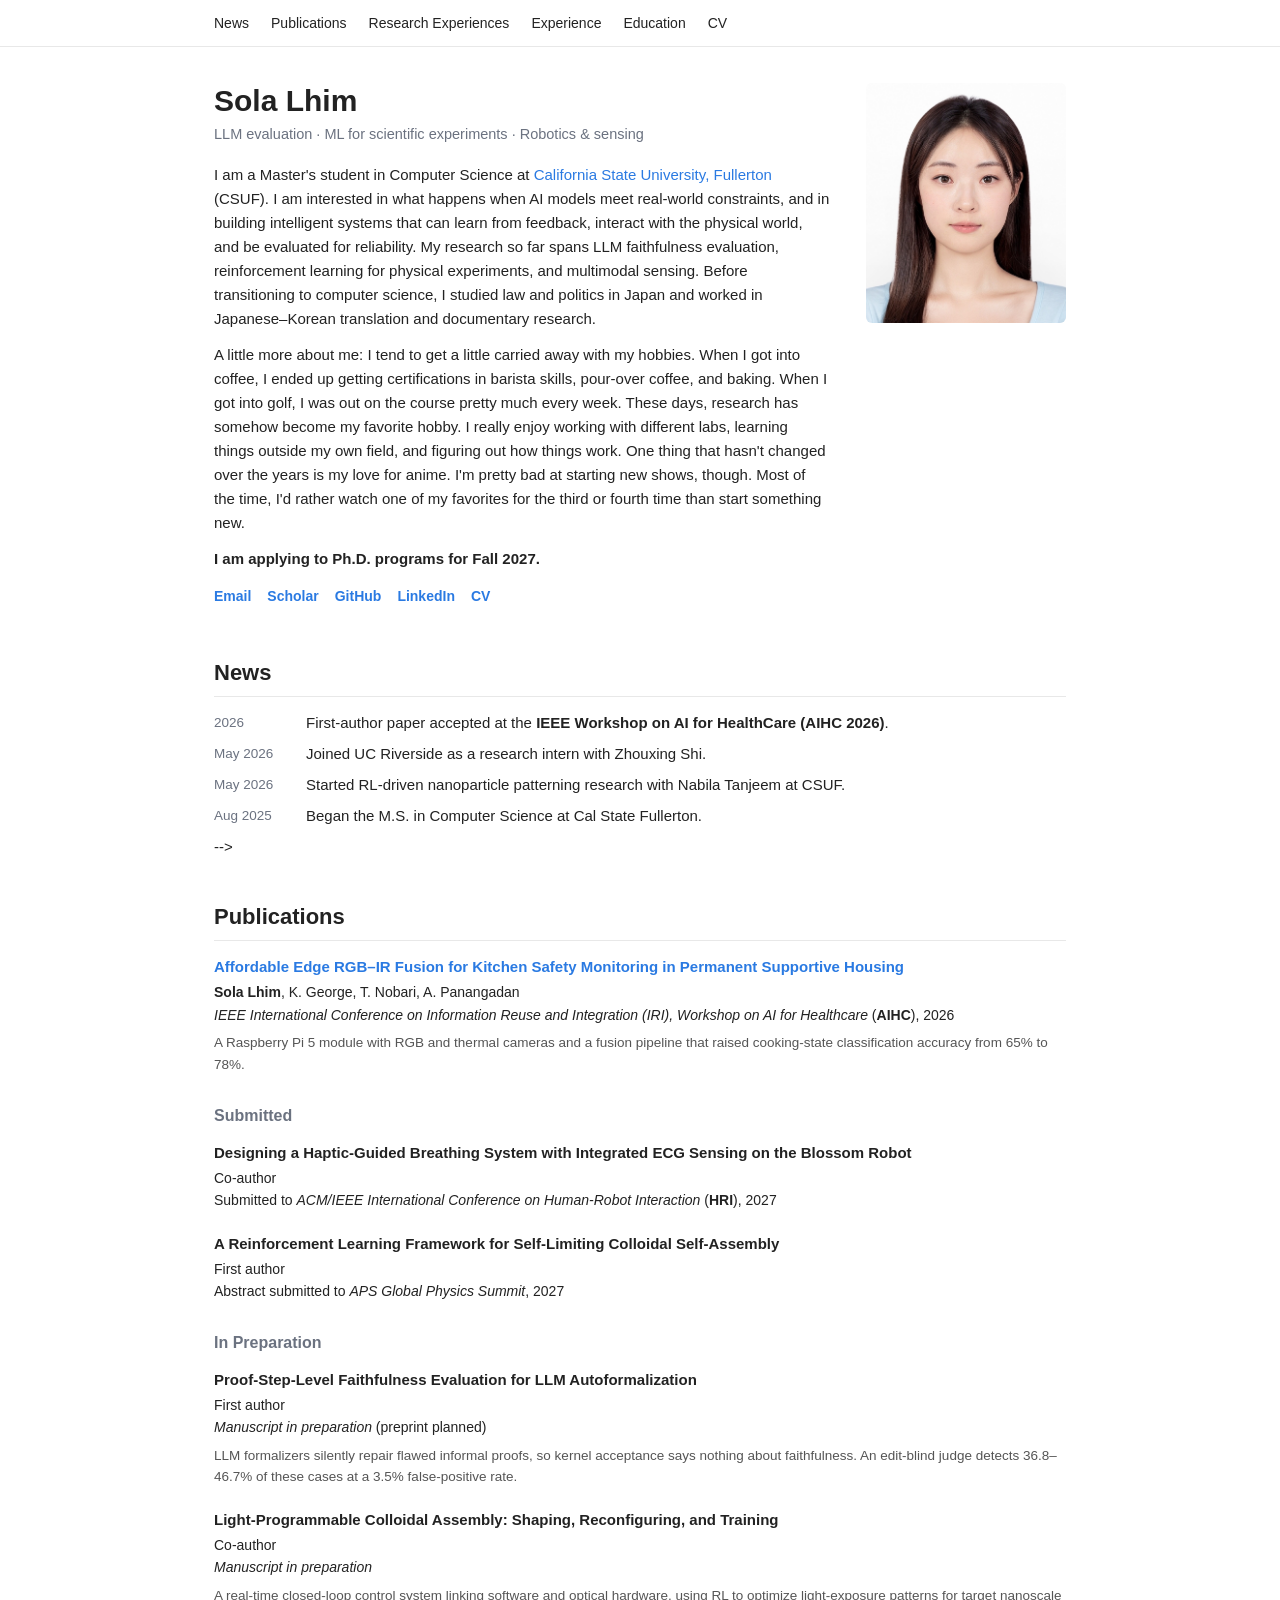
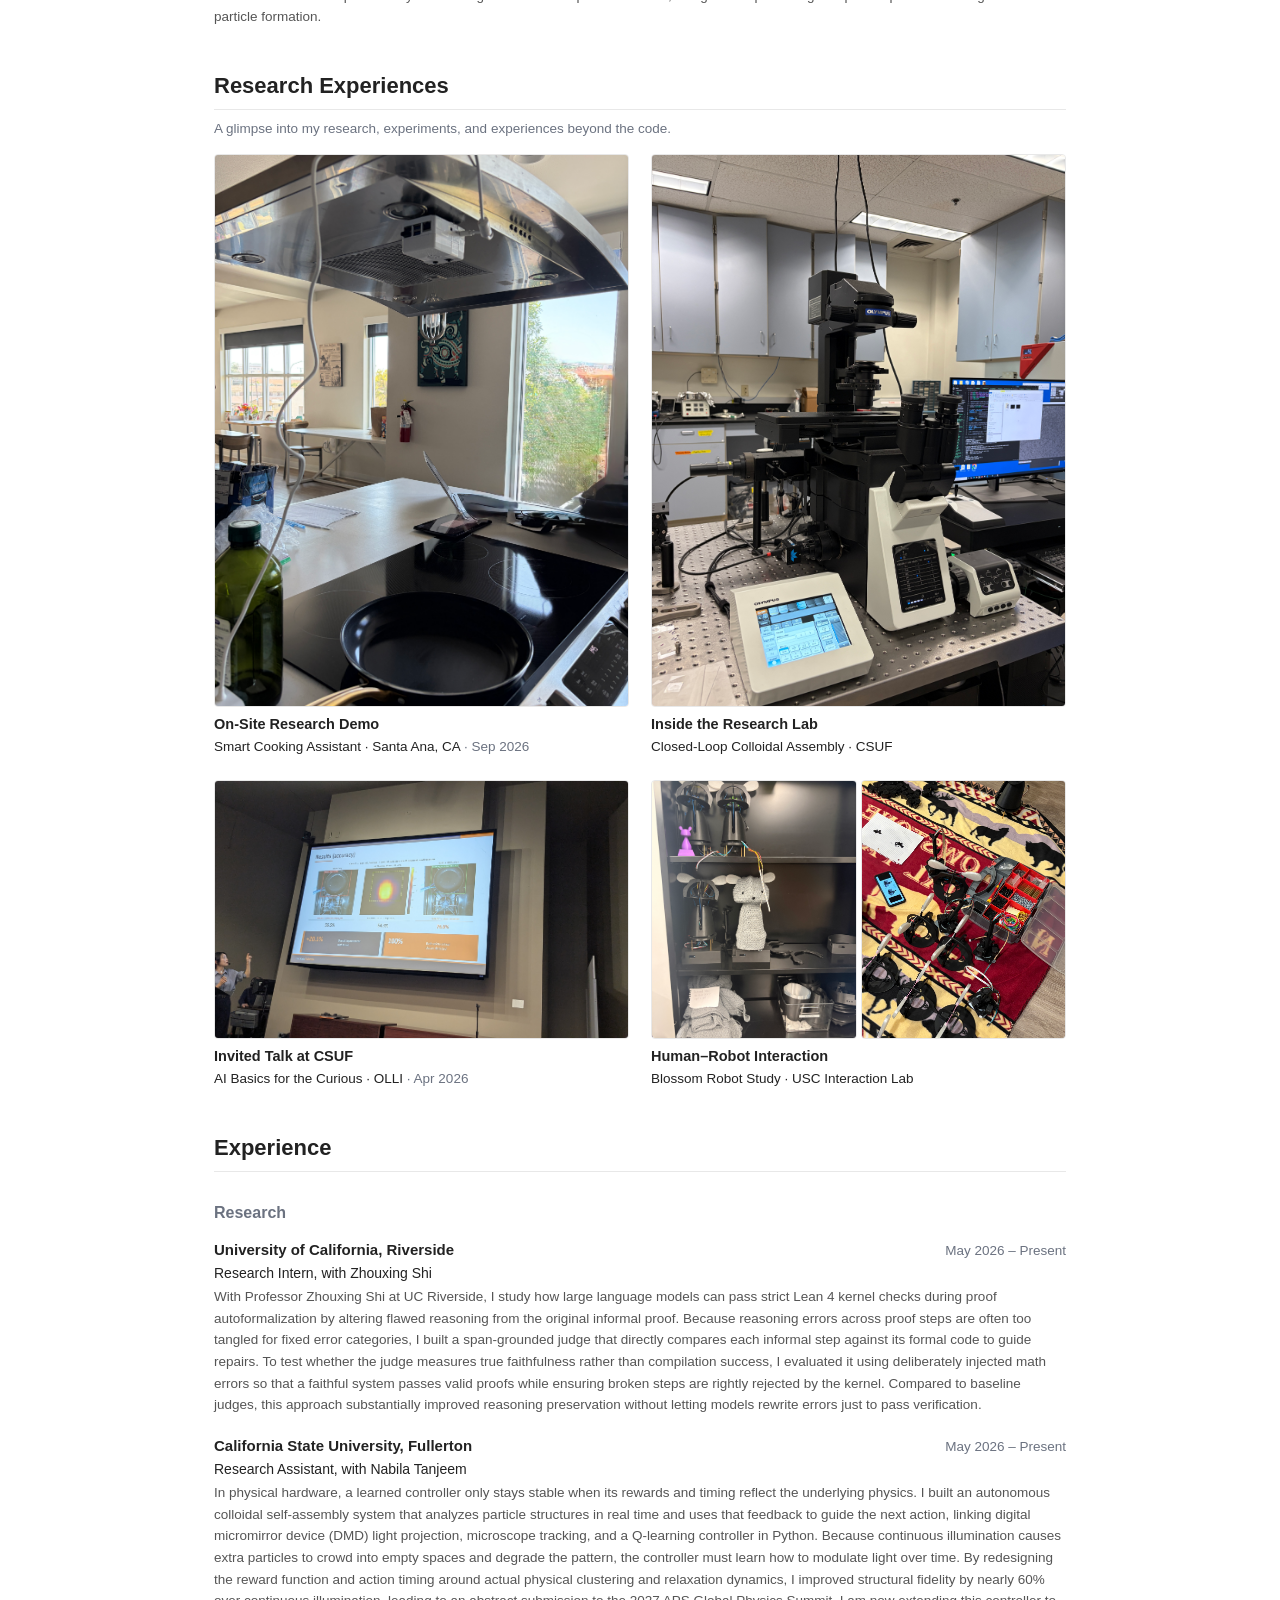
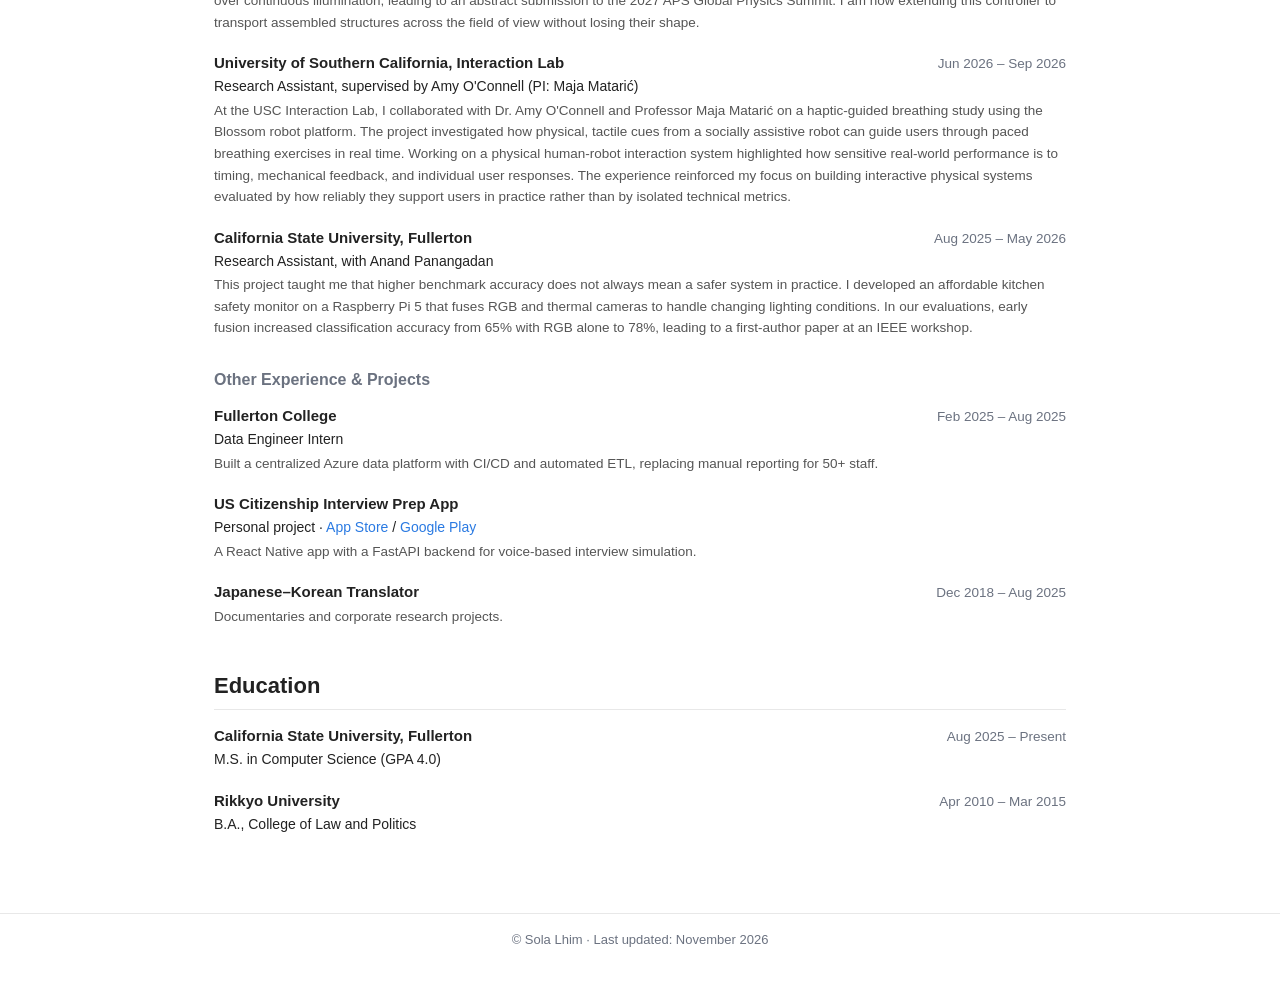
==== commit 5f3c5d8b: "Update index.html" ====
--- a/index.html
+++ b/index.html
@@ -101,7 +101,8 @@
     .work .cap { font-size: 13.5px; margin-top: 6px; }
     .work .cap b { display: block; font-size: 14.5px; }
     .work .cap span { color: var(--muted); }
-
+    .work .thumb.tall { aspect-ratio: 3 / 4; }
+    
     /* ===== Experience / Education ===== */
     .exp { list-style: none; margin: 0; padding: 0; }
     .exp li { margin-bottom: 18px; }
@@ -250,23 +251,23 @@
 
   <div class="works">
     <div class="work">
-      <img class="thumb" src="images/psh-demo.jpg" alt="Smart Cooking Assistant demonstration at a supportive housing site" loading="lazy">
+      <img class="thumb tall" src="images/psh-demo.jpg" alt="Smart Cooking Assistant demonstration at a supportive housing site" loading="lazy">
       <div class="cap"><b>On-Site Research Demo</b>Smart Cooking Assistant · Santa Ana, CA <span>· Sep 2026</span></div>
+    </div>
+    <div class="work">
+      <img class="thumb tall" src="images/colloidal-lab.jpg" alt="Optical experimental setup for colloidal assembly" loading="lazy">
+      <div class="cap"><b>Inside the Research Lab</b>Closed-Loop Colloidal Assembly · CSUF</div>
     </div>
     <div class="work">
       <img class="thumb" src="images/olli-talk.jpg" alt="Invited talk on artificial intelligence at CSUF OLLI" loading="lazy">
       <div class="cap"><b>Invited Talk at CSUF</b>AI Basics for the Curious · OLLI <span>· Apr 2026</span></div>
-    </div>
-    <div class="work">
-      <img class="thumb" src="images/colloidal-lab.jpg" alt="Optical experimental setup for colloidal assembly" loading="lazy">
-      <div class="cap"><b>Inside the Research Lab</b>Closed-Loop Colloidal Assembly · CSUF <span>· Current </span></div>
     </div>
     <div class="work">
       <div class="pair">
         <img src="images/blossomRobot.JPG" alt="Blossom robot used in a human-robot interaction study" loading="lazy">
         <img src="images/blossom-robot.jpg" alt="Blossom robot platform" loading="lazy">
       </div>
-      <div class="cap"><b>Human–Robot Interaction</b>Blossom Robot Study · USC Interaction Lab <span>· Summer 2026</span></div>
+      <div class="cap"><b>Human–Robot Interaction</b>Blossom Robot Study · USC Interaction Lab</div>
     </div>
   </div>
 
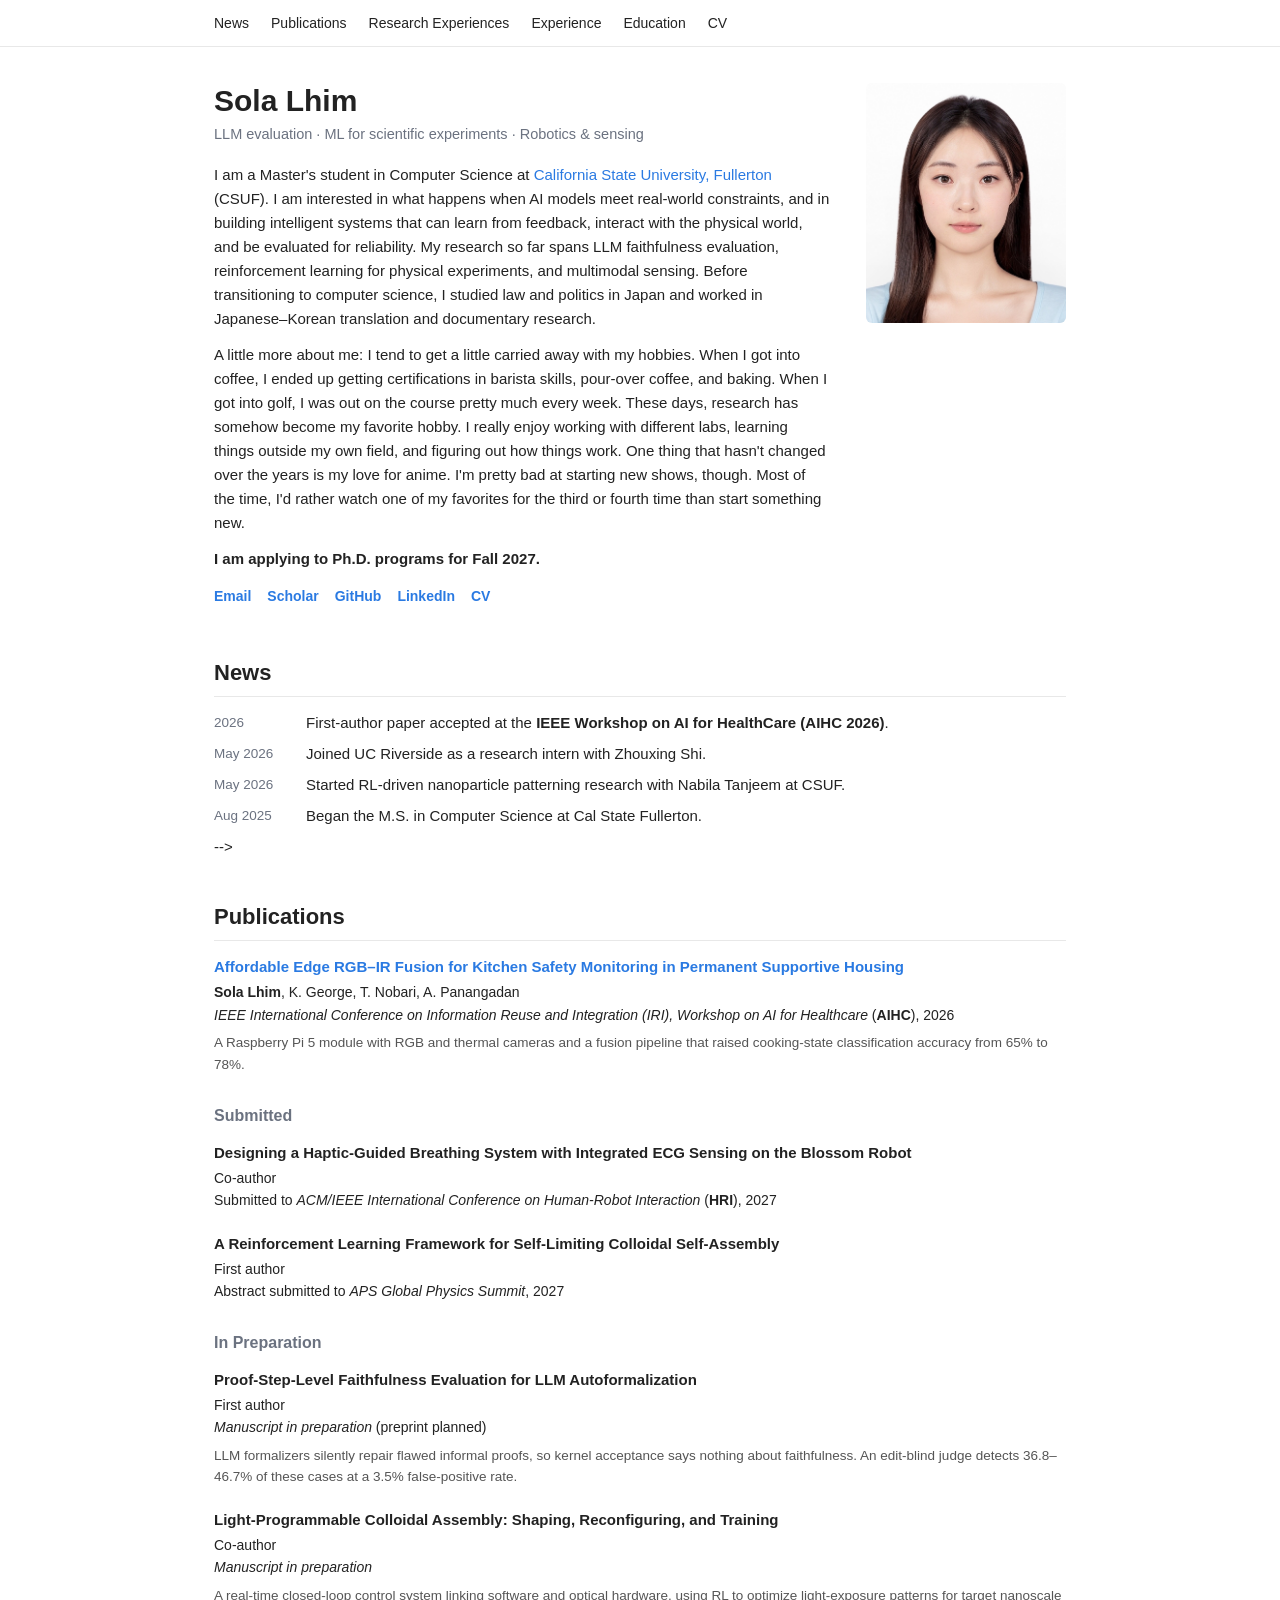
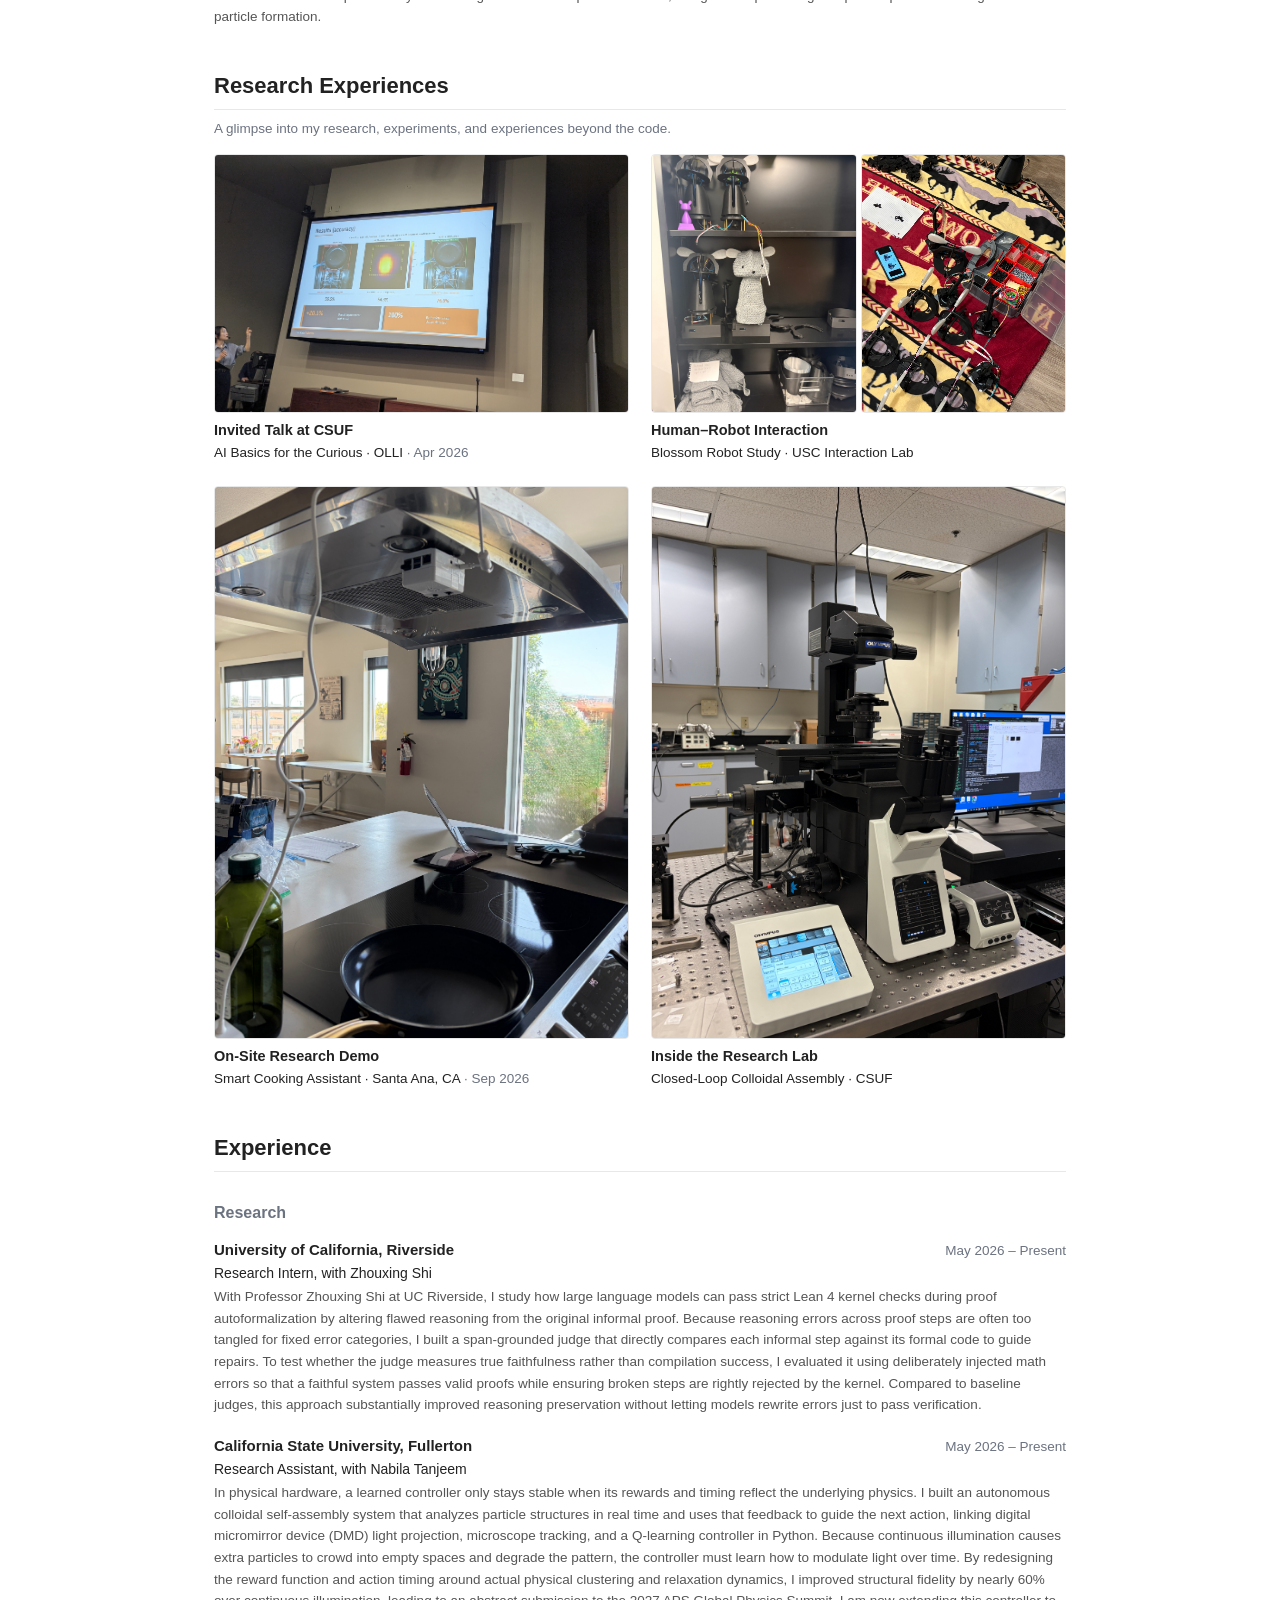
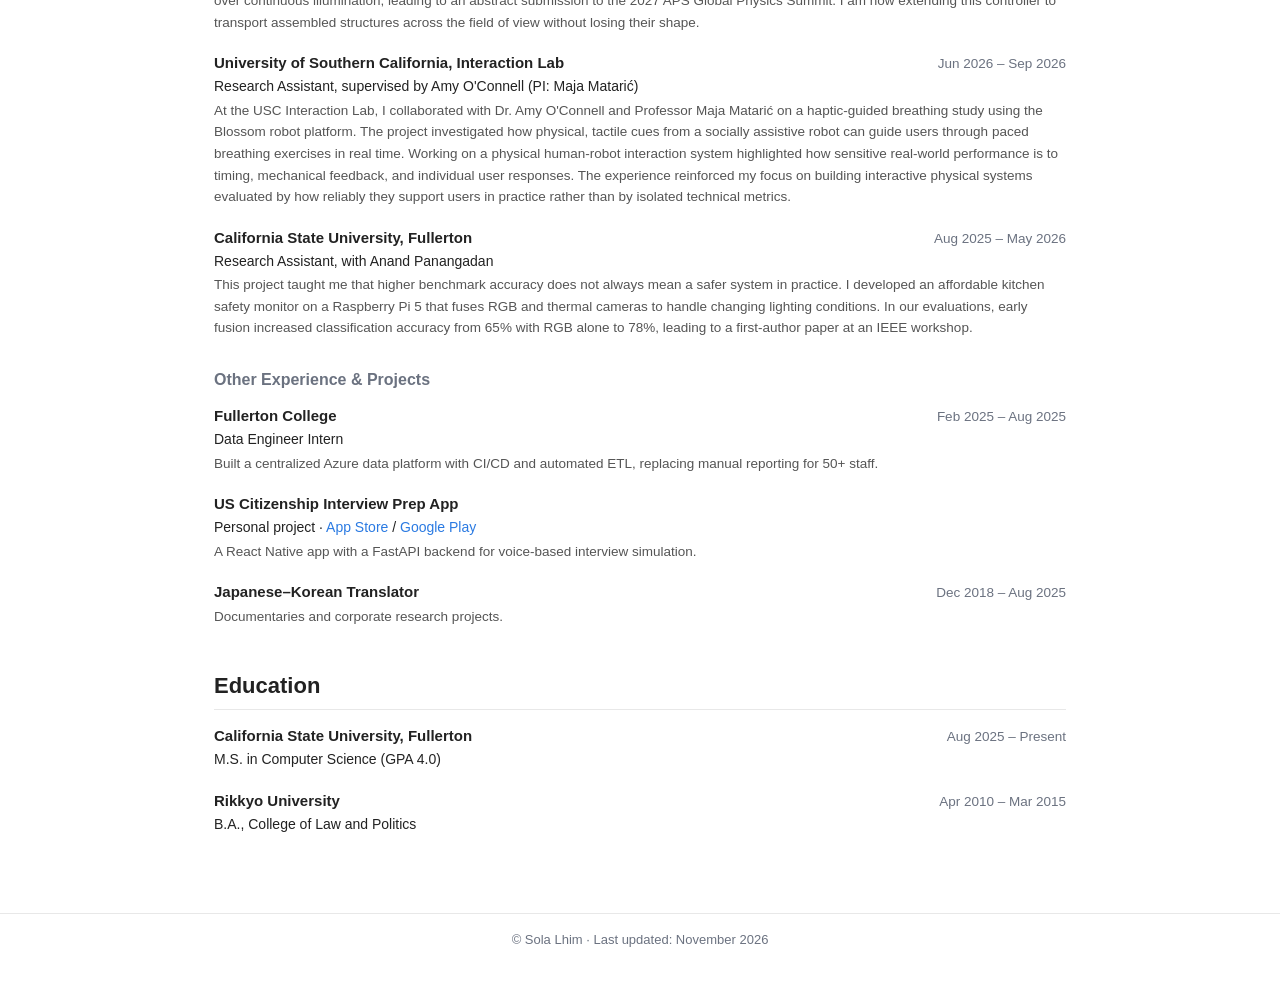
==== commit 19cdc82f: "Update index.html" ====
--- a/index.html
+++ b/index.html
@@ -251,14 +251,6 @@
 
   <div class="works">
     <div class="work">
-      <img class="thumb tall" src="images/psh-demo.jpg" alt="Smart Cooking Assistant demonstration at a supportive housing site" loading="lazy">
-      <div class="cap"><b>On-Site Research Demo</b>Smart Cooking Assistant · Santa Ana, CA <span>· Sep 2026</span></div>
-    </div>
-    <div class="work">
-      <img class="thumb tall" src="images/colloidal-lab.jpg" alt="Optical experimental setup for colloidal assembly" loading="lazy">
-      <div class="cap"><b>Inside the Research Lab</b>Closed-Loop Colloidal Assembly · CSUF</div>
-    </div>
-    <div class="work">
       <img class="thumb" src="images/olli-talk.jpg" alt="Invited talk on artificial intelligence at CSUF OLLI" loading="lazy">
       <div class="cap"><b>Invited Talk at CSUF</b>AI Basics for the Curious · OLLI <span>· Apr 2026</span></div>
     </div>
@@ -268,6 +260,14 @@
         <img src="images/blossom-robot.jpg" alt="Blossom robot platform" loading="lazy">
       </div>
       <div class="cap"><b>Human–Robot Interaction</b>Blossom Robot Study · USC Interaction Lab</div>
+    </div>
+    <div class="work">
+      <img class="thumb tall" src="images/psh-demo.jpg" alt="Smart Cooking Assistant demonstration at a supportive housing site" loading="lazy">
+      <div class="cap"><b>On-Site Research Demo</b>Smart Cooking Assistant · Santa Ana, CA <span>· Sep 2026</span></div>
+    </div>
+    <div class="work">
+      <img class="thumb tall" src="images/colloidal-lab.jpg" alt="Optical experimental setup for colloidal assembly" loading="lazy">
+      <div class="cap"><b>Inside the Research Lab</b>Closed-Loop Colloidal Assembly · CSUF</div>
     </div>
   </div>
 
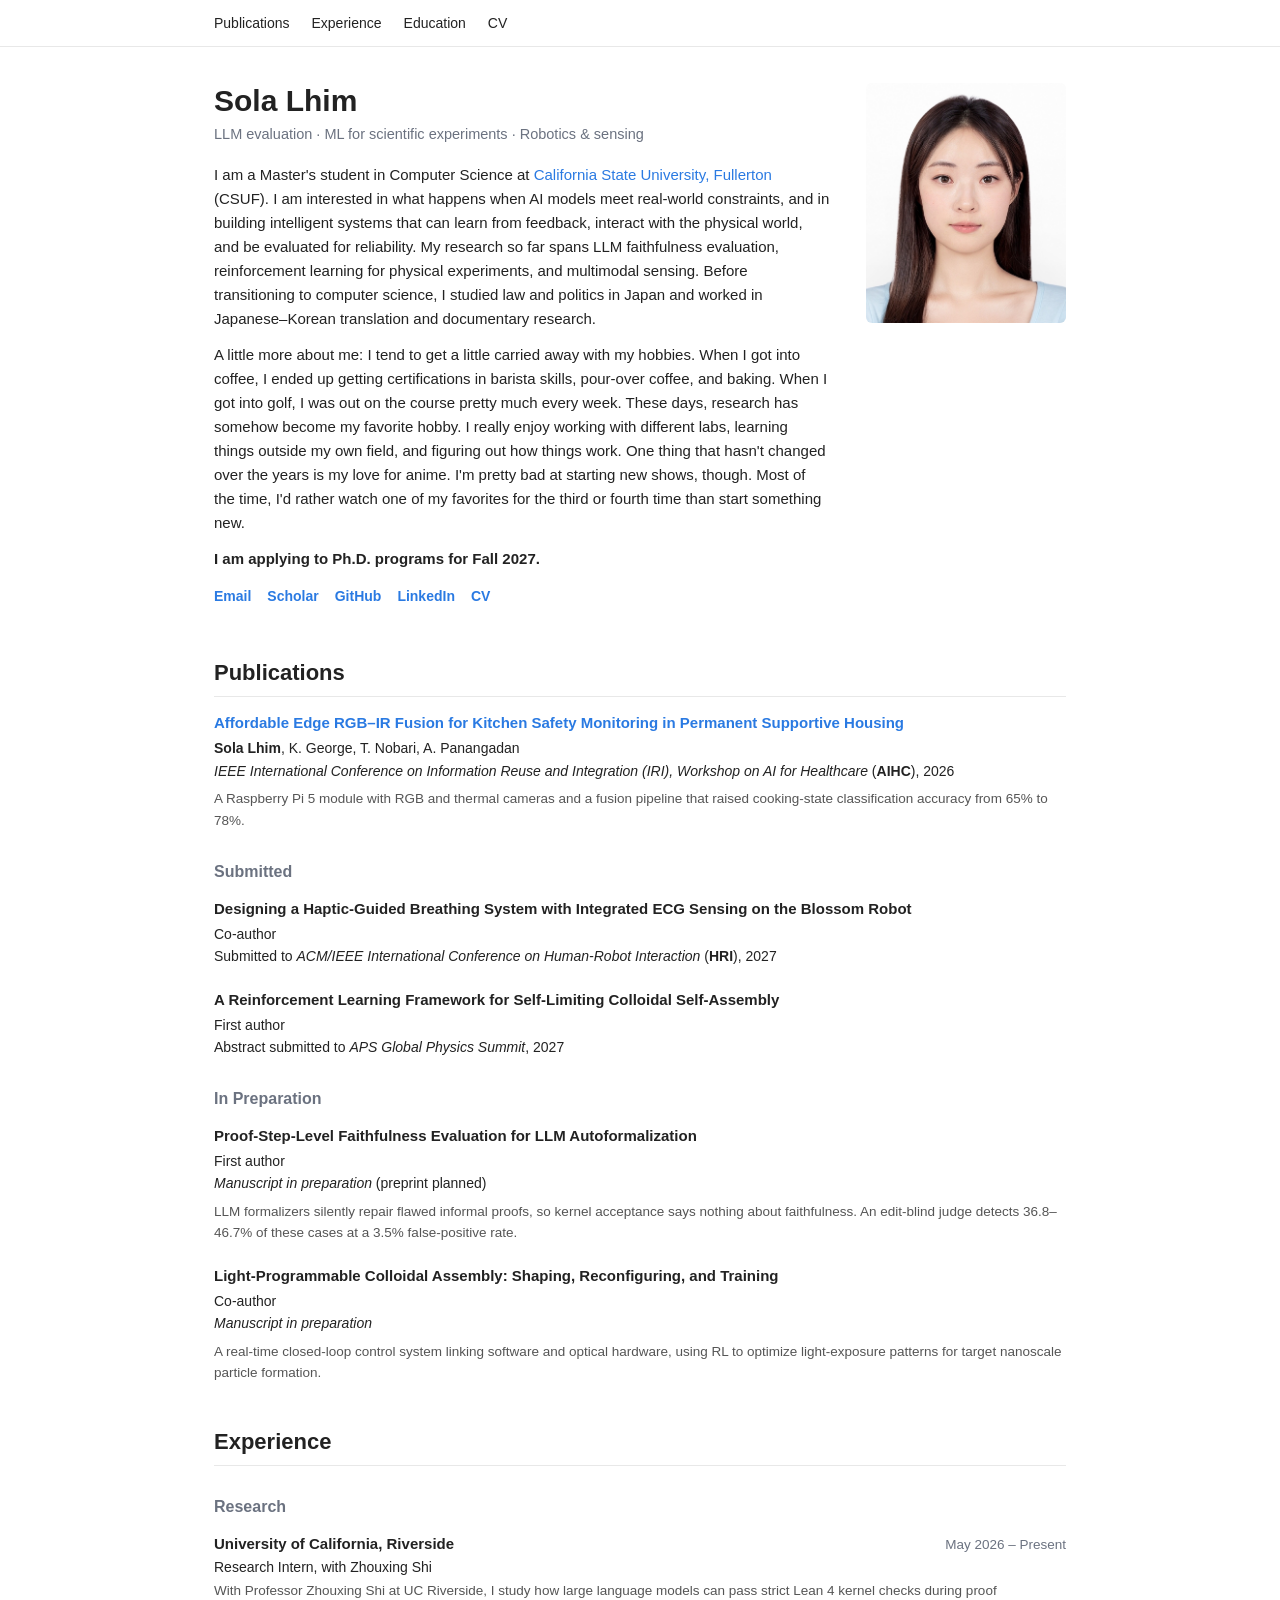
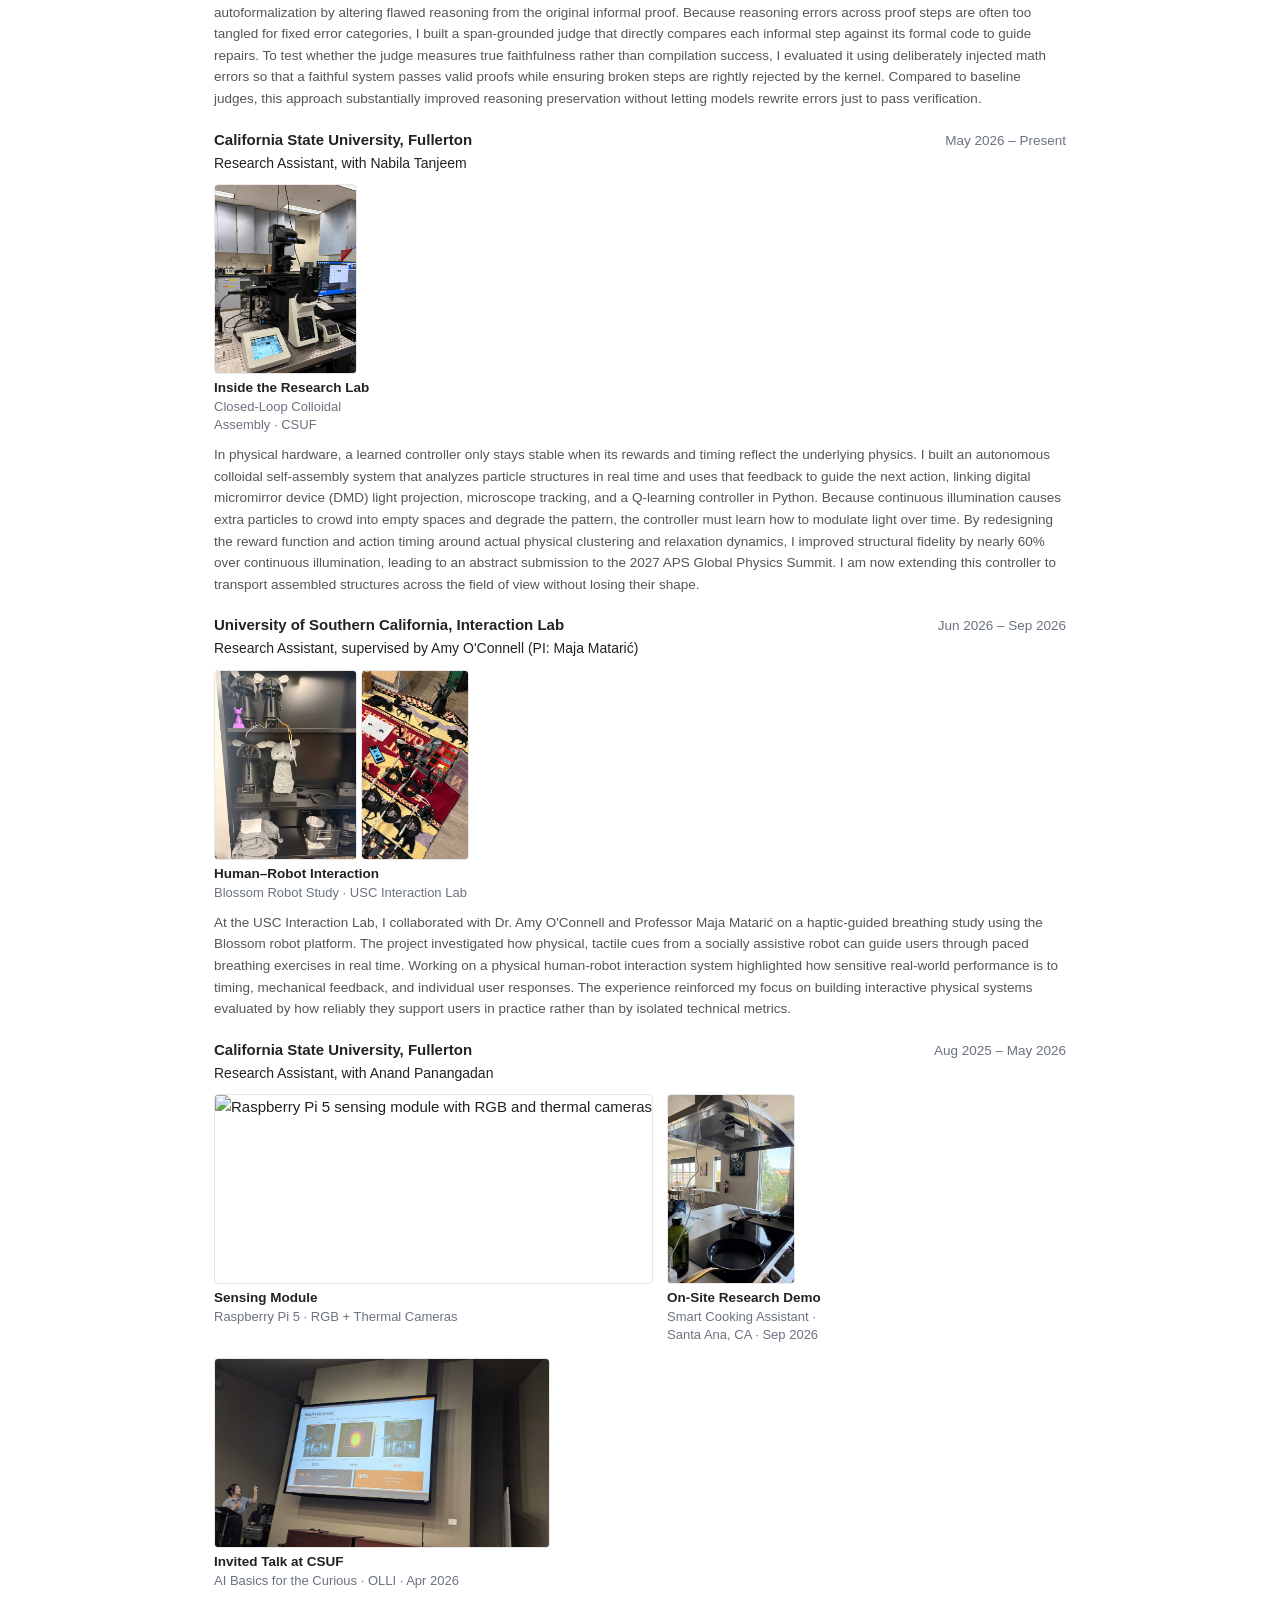
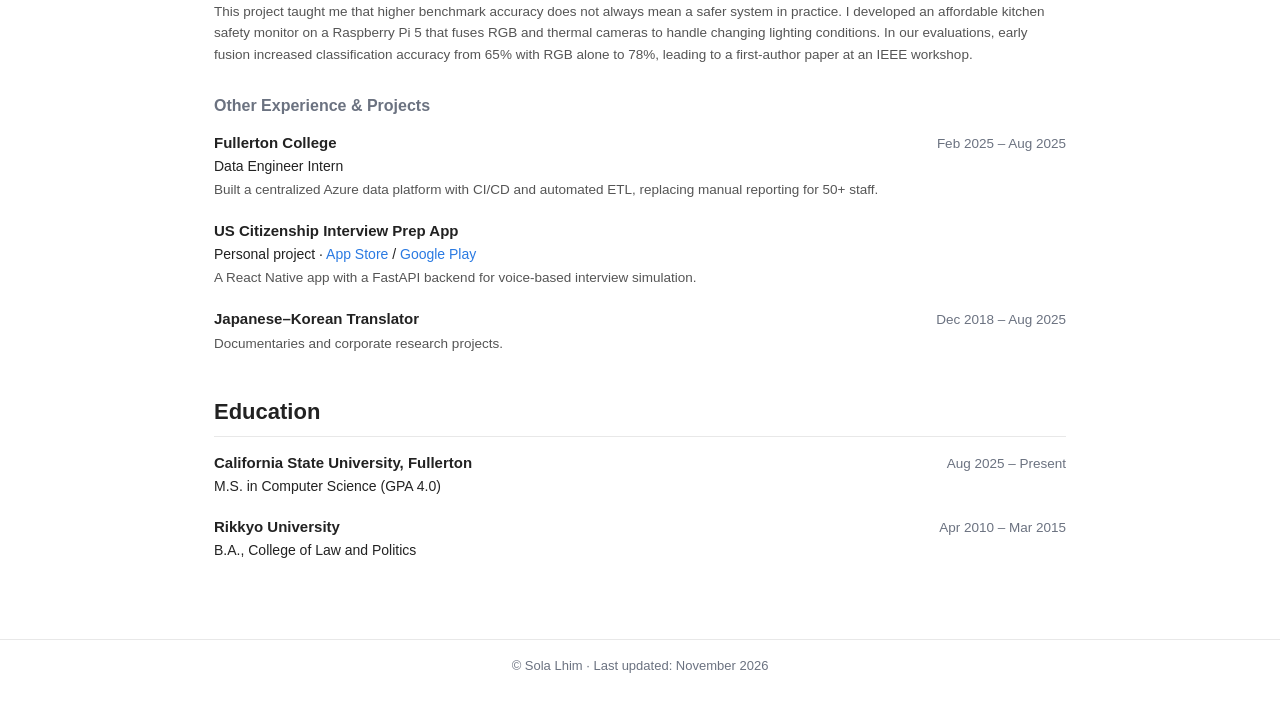
==== commit 805c9780: "Refactor index.html by removing gallery and updating experience Removed research gallery section and" ====
--- a/index.html
+++ b/index.html
@@ -86,23 +86,6 @@
     .pub .authors, .pub .venue, .pub .plinks { font-size: 14px; }
     .pub .desc { font-size: 13.5px; color: #555; margin: 6px 0 0; }
 
-    /* ===== Research in Action ===== */
-    .works { display: grid; grid-template-columns: repeat(2, 1fr); gap: 22px; }
-    .work .thumb {
-      width: 100%; aspect-ratio: 16 / 10; object-fit: cover; display: block;
-      border-radius: 4px; border: 1px solid var(--line); background: var(--soft);
-    }
-    /* 한 칸에 사진 두 장 나란히 */
-    .work .pair { display: grid; grid-template-columns: 1fr 1fr; gap: 4px; aspect-ratio: 16 / 10; }
-    .work .pair img {
-      width: 100%; height: 100%; min-height: 0; object-fit: cover; display: block;
-      border-radius: 4px; border: 1px solid var(--line); background: var(--soft);
-    }
-    .work .cap { font-size: 13.5px; margin-top: 6px; }
-    .work .cap b { display: block; font-size: 14.5px; }
-    .work .cap span { color: var(--muted); }
-    .work .thumb.tall { aspect-ratio: 3 / 4; }
-    
     /* ===== Experience / Education ===== */
     .exp { list-style: none; margin: 0; padding: 0; }
     .exp li { margin-bottom: 18px; }
@@ -112,6 +95,17 @@
     .exp .role { font-size: 14px; }
     .exp .what { font-size: 13.5px; color: #555; margin: 2px 0 0; }
 
+    /* 연구 항목 안의 사진 + 캡션 (사진 크기는 height 숫자로 조절) */
+    .exp .pics { display: flex; flex-wrap: wrap; gap: 14px; margin: 10px 0; align-items: flex-start; }
+    .exp .pics figure { margin: 0; min-width: 180px; max-width: 100%; }
+    .exp .pics .row { display: flex; gap: 4px; }
+    .exp .pics img {
+      height: 190px; width: auto; max-width: 100%; min-width: 0; display: block; object-fit: cover;
+      border-radius: 4px; border: 1px solid var(--line);
+    }
+    .exp .pics figcaption { width: 0; min-width: 100%; margin-top: 5px; font-size: 13px; line-height: 1.4; color: var(--muted); }
+    .exp .pics figcaption b { display: block; font-size: 13.5px; color: var(--text); }
+
     footer {
       border-top: 1px solid var(--line); margin-top: 20px;
       padding: 16px 24px 30px; font-size: 13px; color: var(--muted); text-align: center;
@@ -124,7 +118,6 @@
       .photo { width: 170px; height: 204px; }
       .pub { flex-direction: column; gap: 10px; }
       .pub .thumb { width: 100%; }
-      .works { grid-template-columns: 1fr; }
       .exp .head { flex-direction: column; gap: 0; }
     }
   </style>
@@ -133,9 +126,7 @@
 
 <nav>
   <div class="inner">
-    <a href="#news">News</a>
     <a href="#publications">Publications</a>
-    <a href="#gallery">Research Experiences</a>
     <a href="#experience">Experience</a>
     <a href="#education">Education</a>
     <a href="https://drive.google.com/file/d/1j5miXzB4jky7UFOgqyxlJLHKqyTEjI_r/view?usp=sharing" target="_blank" rel="noopener noreferrer">CV</a>
@@ -179,14 +170,15 @@
          onerror="this.replaceWith(Object.assign(document.createElement('div'),{className:'photo placeholder',textContent:'SL'}))">
   </header>
 
-  <!-- <!-- ===== News ===== -->
+  <!-- News (숨김: 다시 보이게 하려면 이 줄과 아래 닫는 줄을 지우세요)
   <h2 id="news">News</h2>
   <ul class="news">
     <li><span class="date">2026</span><span>First-author paper accepted at the <b>IEEE Workshop on AI for HealthCare (AIHC 2026)</b>.</span></li>
     <li><span class="date">May 2026</span><span>Joined UC Riverside as a research intern with Zhouxing Shi.</span></li>
     <li><span class="date">May 2026</span><span>Started RL-driven nanoparticle patterning research with Nabila Tanjeem at CSUF.</span></li>
     <li><span class="date">Aug 2025</span><span>Began the M.S. in Computer Science at Cal State Fullerton.</span></li>
-  </ul> -->
+  </ul>
+  -->
 
   <!-- ===== Publications ===== -->
   <h2 id="publications">Publications</h2>
@@ -245,32 +237,6 @@
     </div>
   </div>
 
-  <!-- ===== Research in Action ===== -->
-  <h2 id="gallery">Research Experiences</h2>
-  <p class="note">A glimpse into my research, experiments, and experiences beyond the code.</p>
-
-  <div class="works">
-    <div class="work">
-      <img class="thumb" src="images/olli-talk.jpg" alt="Invited talk on artificial intelligence at CSUF OLLI" loading="lazy">
-      <div class="cap"><b>Invited Talk at CSUF</b>AI Basics for the Curious · OLLI <span>· Apr 2026</span></div>
-    </div>
-    <div class="work">
-      <div class="pair">
-        <img src="images/blossomRobot.JPG" alt="Blossom robot used in a human-robot interaction study" loading="lazy">
-        <img src="images/blossom-robot.jpg" alt="Blossom robot platform" loading="lazy">
-      </div>
-      <div class="cap"><b>Human–Robot Interaction</b>Blossom Robot Study · USC Interaction Lab</div>
-    </div>
-    <div class="work">
-      <img class="thumb tall" src="images/psh-demo.jpg" alt="Smart Cooking Assistant demonstration at a supportive housing site" loading="lazy">
-      <div class="cap"><b>On-Site Research Demo</b>Smart Cooking Assistant · Santa Ana, CA <span>· Sep 2026</span></div>
-    </div>
-    <div class="work">
-      <img class="thumb tall" src="images/colloidal-lab.jpg" alt="Optical experimental setup for colloidal assembly" loading="lazy">
-      <div class="cap"><b>Inside the Research Lab</b>Closed-Loop Colloidal Assembly · CSUF</div>
-    </div>
-  </div>
-
   <!-- ===== Experience ===== -->
   <h2 id="experience">Experience</h2>
 
@@ -284,15 +250,47 @@
     <li>
       <div class="head"><span class="org">California State University, Fullerton</span><span class="when">May 2026 – Present</span></div>
       <div class="role">Research Assistant, with Nabila Tanjeem</div>
-      <p class="what">In physical hardware, a learned controller only stays stable when its rewards and timing reflect the underlying physics. I built an autonomous colloidal self-assembly system that analyzes particle structures in real time and uses that feedback to guide the next action, linking digital micromirror device (DMD) light projection, microscope tracking, and a Q-learning controller in Python. Because continuous illumination causes extra particles to crowd into empty spaces and degrade the pattern, the controller must learn how to modulate light over time. By redesigning the reward function and action timing around actual physical clustering and relaxation dynamics, I improved structural fidelity by nearly 60% over continuous illumination, leading to an abstract submission to the 2027 APS Global Physics Summit. I am now extending this controller to transport assembled structures across the field of view without losing their shape.</p>   <li>
+      <div class="pics">
+        <figure>
+          <img src="images/colloidal-lab.jpg" alt="Optical experimental setup for colloidal assembly" loading="lazy">
+          <figcaption><b>Inside the Research Lab</b>Closed-Loop Colloidal Assembly · CSUF</figcaption>
+        </figure>
+      </div>
+      <p class="what">In physical hardware, a learned controller only stays stable when its rewards and timing reflect the underlying physics. I built an autonomous colloidal self-assembly system that analyzes particle structures in real time and uses that feedback to guide the next action, linking digital micromirror device (DMD) light projection, microscope tracking, and a Q-learning controller in Python. Because continuous illumination causes extra particles to crowd into empty spaces and degrade the pattern, the controller must learn how to modulate light over time. By redesigning the reward function and action timing around actual physical clustering and relaxation dynamics, I improved structural fidelity by nearly 60% over continuous illumination, leading to an abstract submission to the 2027 APS Global Physics Summit. I am now extending this controller to transport assembled structures across the field of view without losing their shape.</p>
+    </li>
+    <li>
       <div class="head"><span class="org">University of Southern California, Interaction Lab</span><span class="when">Jun 2026 – Sep 2026</span></div>
       <div class="role">Research Assistant, supervised by Amy O'Connell (PI: Maja Matarić)</div>
+      <div class="pics">
+        <figure>
+          <div class="row">
+            <img src="images/blossomRobot.JPG" alt="Blossom robot used in a human-robot interaction study" loading="lazy">
+            <img src="images/blossom-robot.jpg" alt="Blossom robot platform" loading="lazy">
+          </div>
+          <figcaption><b>Human–Robot Interaction</b>Blossom Robot Study · USC Interaction Lab</figcaption>
+        </figure>
+      </div>
       <p class="what">At the USC Interaction Lab, I collaborated with Dr. Amy O'Connell and Professor Maja Matarić on a haptic-guided breathing study using the Blossom robot platform. The project investigated how physical, tactile cues from a socially assistive robot can guide users through paced breathing exercises in real time. Working on a physical human-robot interaction system highlighted how sensitive real-world performance is to timing, mechanical feedback, and individual user responses. The experience reinforced my focus on building interactive physical systems evaluated by how reliably they support users in practice rather than by isolated technical metrics.</p>
     </li>
     <li>
       <div class="head"><span class="org">California State University, Fullerton</span><span class="when">Aug 2025 – May 2026</span></div>
       <div class="role">Research Assistant, with Anand Panangadan</div>
-      <p class="what">This project taught me that higher benchmark accuracy does not always mean a safer system in practice. I developed an affordable kitchen safety monitor on a Raspberry Pi 5 that fuses RGB and thermal cameras to handle changing lighting conditions. In our evaluations, early fusion increased classification accuracy from 65% with RGB alone to 78%, leading to a first-author paper at an IEEE workshop.</p>    </li>
+      <div class="pics">
+        <figure>
+          <img src="images/sensor.JPG" alt="Raspberry Pi 5 sensing module with RGB and thermal cameras" loading="lazy">
+          <figcaption><b>Sensing Module</b>Raspberry Pi 5 · RGB + Thermal Cameras</figcaption>
+        </figure>
+        <figure>
+          <img src="images/psh-demo.jpg" alt="Smart Cooking Assistant demonstration at a supportive housing site" loading="lazy">
+          <figcaption><b>On-Site Research Demo</b>Smart Cooking Assistant · Santa Ana, CA · Sep 2026</figcaption>
+        </figure>
+        <figure>
+          <img src="images/olli-talk.jpg" alt="Invited talk on artificial intelligence at CSUF OLLI" loading="lazy">
+          <figcaption><b>Invited Talk at CSUF</b>AI Basics for the Curious · OLLI · Apr 2026</figcaption>
+        </figure>
+      </div>
+      <p class="what">This project taught me that higher benchmark accuracy does not always mean a safer system in practice. I developed an affordable kitchen safety monitor on a Raspberry Pi 5 that fuses RGB and thermal cameras to handle changing lighting conditions. In our evaluations, early fusion increased classification accuracy from 65% with RGB alone to 78%, leading to a first-author paper at an IEEE workshop.</p>
+    </li>
   </ul>
 
   <h3>Other Experience &amp; Projects</h3>
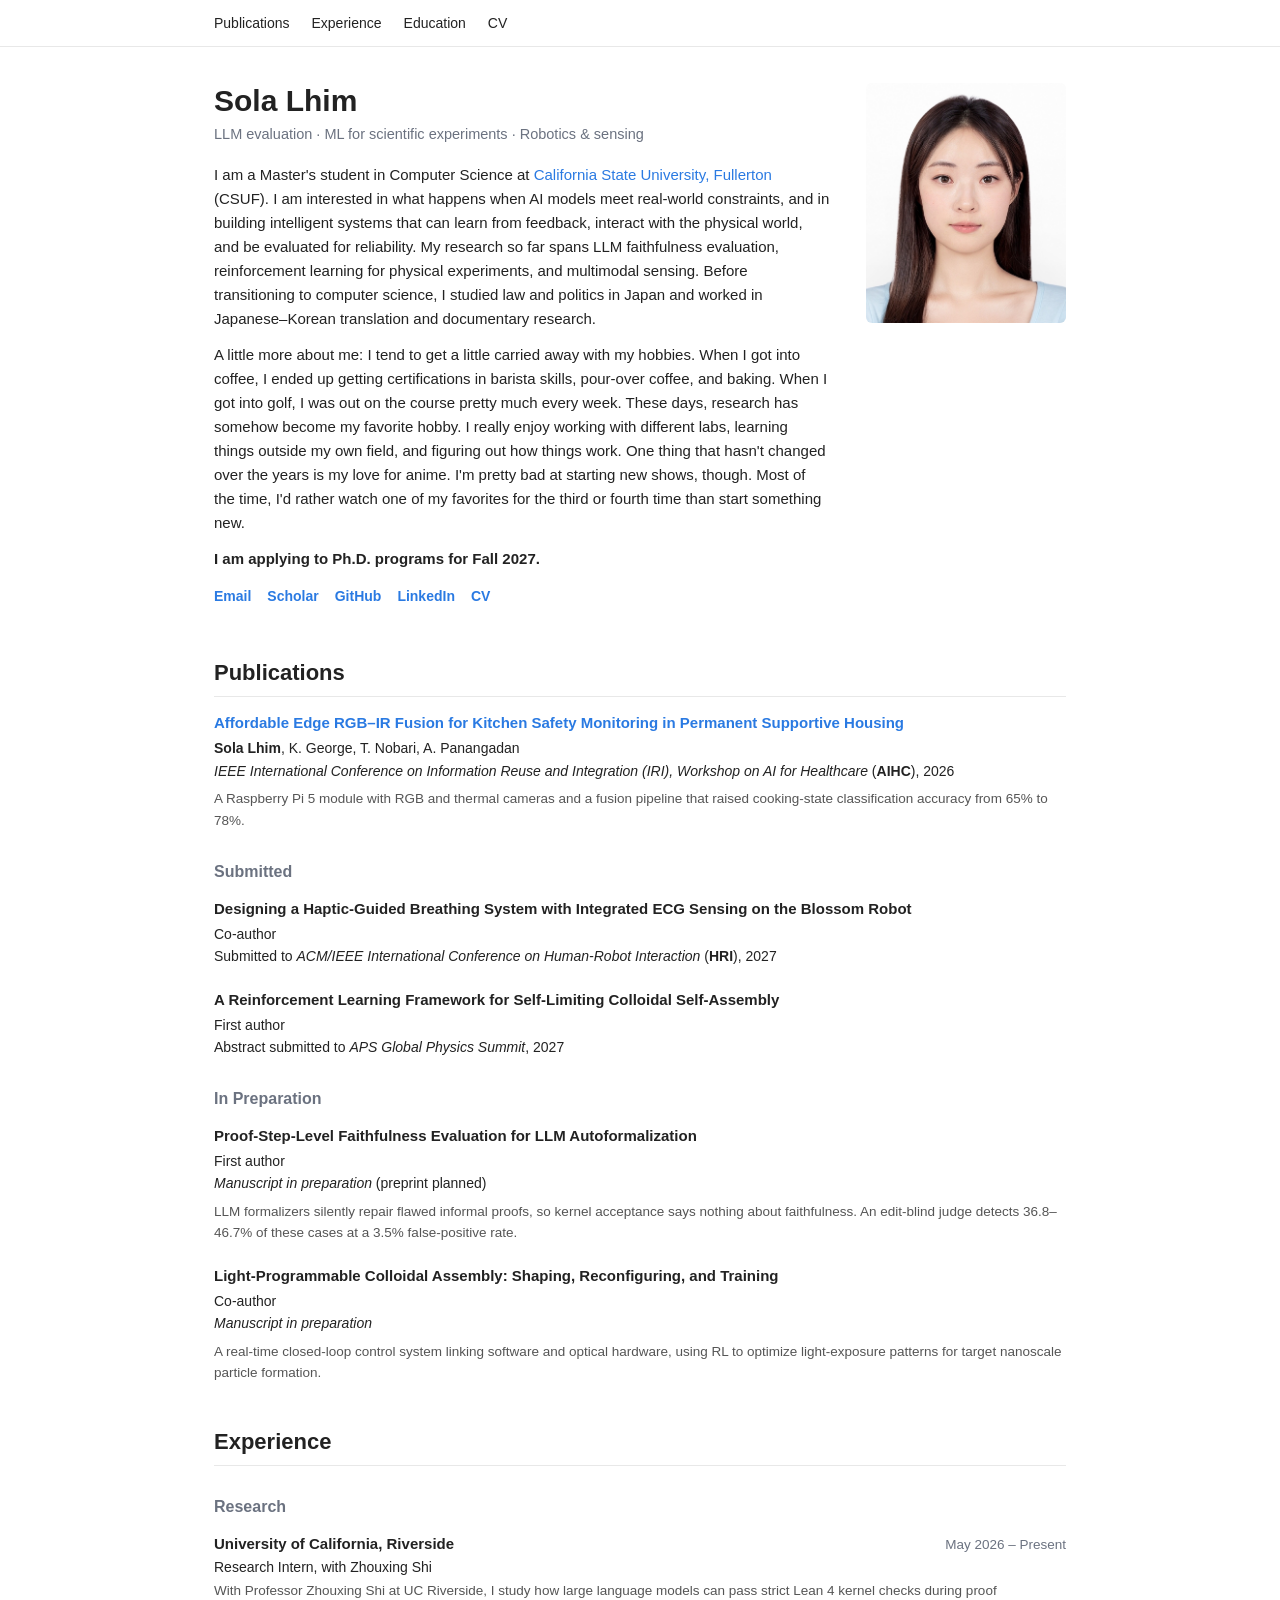
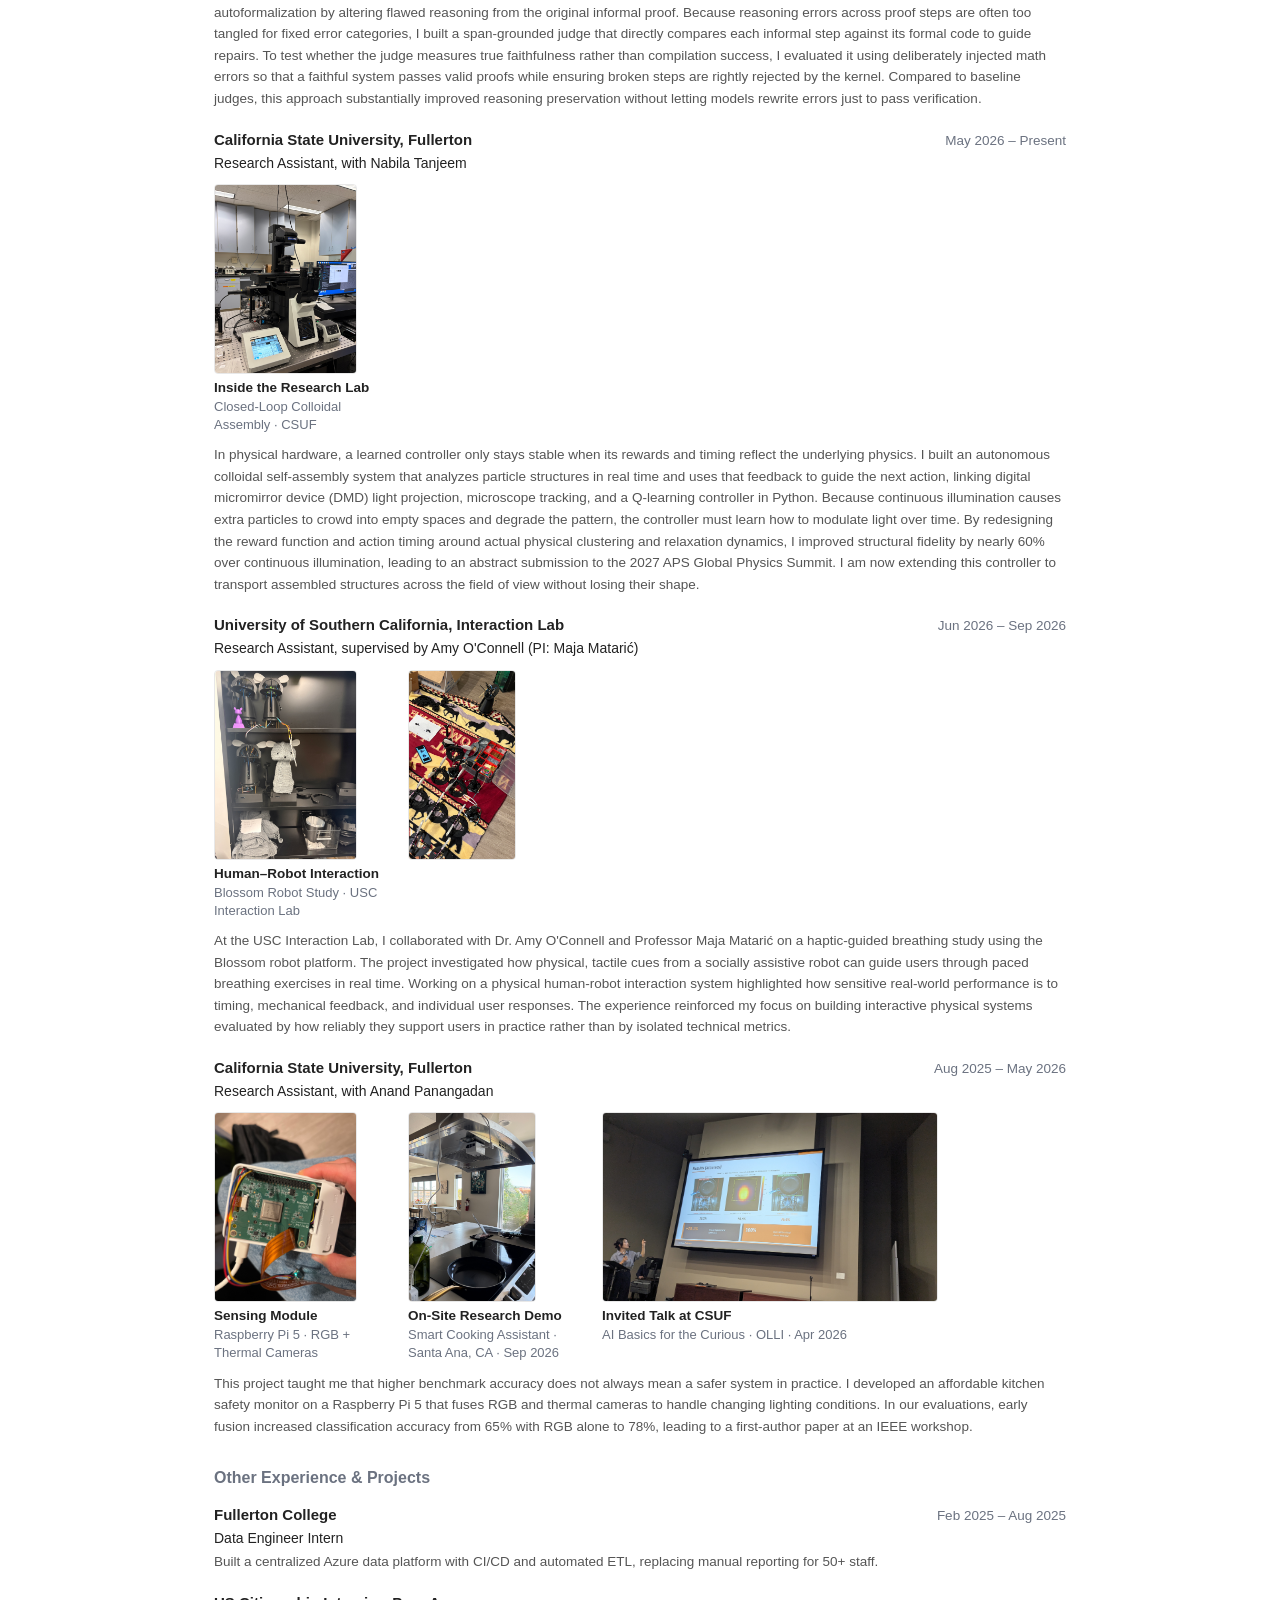
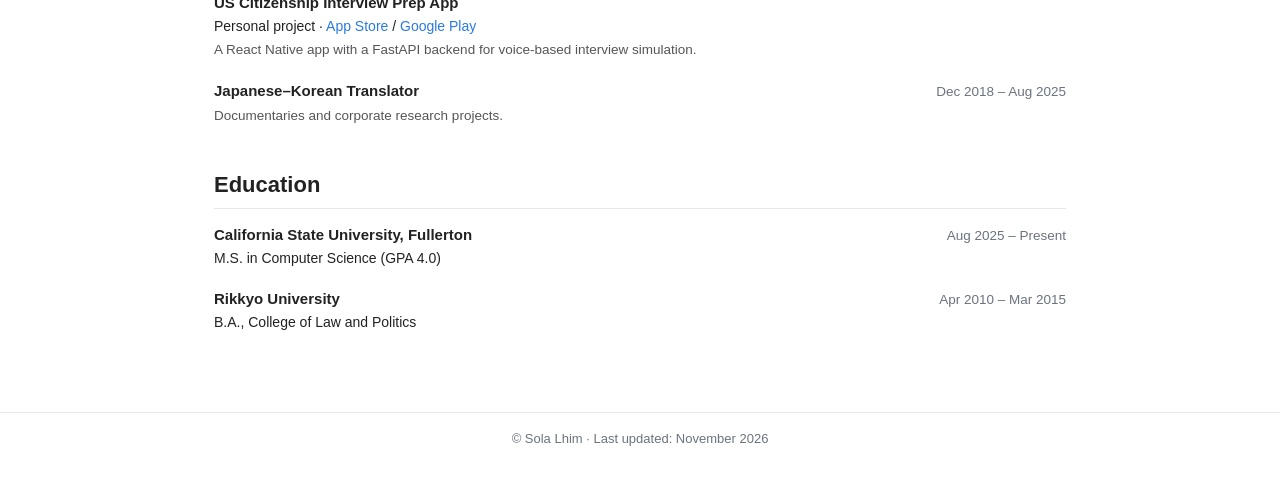
==== commit ab12c207: "Refactor image structure in index.html Removed unnecessary div wrapper around images and adjusted fi" ====
--- a/index.html
+++ b/index.html
@@ -263,11 +263,11 @@
       <div class="role">Research Assistant, supervised by Amy O'Connell (PI: Maja Matarić)</div>
       <div class="pics">
         <figure>
-          <div class="row">
-            <img src="images/blossomRobot.JPG" alt="Blossom robot used in a human-robot interaction study" loading="lazy">
-            <img src="images/blossom-robot.jpg" alt="Blossom robot platform" loading="lazy">
-          </div>
+          <img src="images/blossomRobot.JPG" alt="Blossom robot used in a human-robot interaction study" loading="lazy">
           <figcaption><b>Human–Robot Interaction</b>Blossom Robot Study · USC Interaction Lab</figcaption>
+        </figure>
+        <figure>
+          <img src="images/blossom-robot.jpg" alt="Blossom robot platform" loading="lazy">
         </figure>
       </div>
       <p class="what">At the USC Interaction Lab, I collaborated with Dr. Amy O'Connell and Professor Maja Matarić on a haptic-guided breathing study using the Blossom robot platform. The project investigated how physical, tactile cues from a socially assistive robot can guide users through paced breathing exercises in real time. Working on a physical human-robot interaction system highlighted how sensitive real-world performance is to timing, mechanical feedback, and individual user responses. The experience reinforced my focus on building interactive physical systems evaluated by how reliably they support users in practice rather than by isolated technical metrics.</p>
